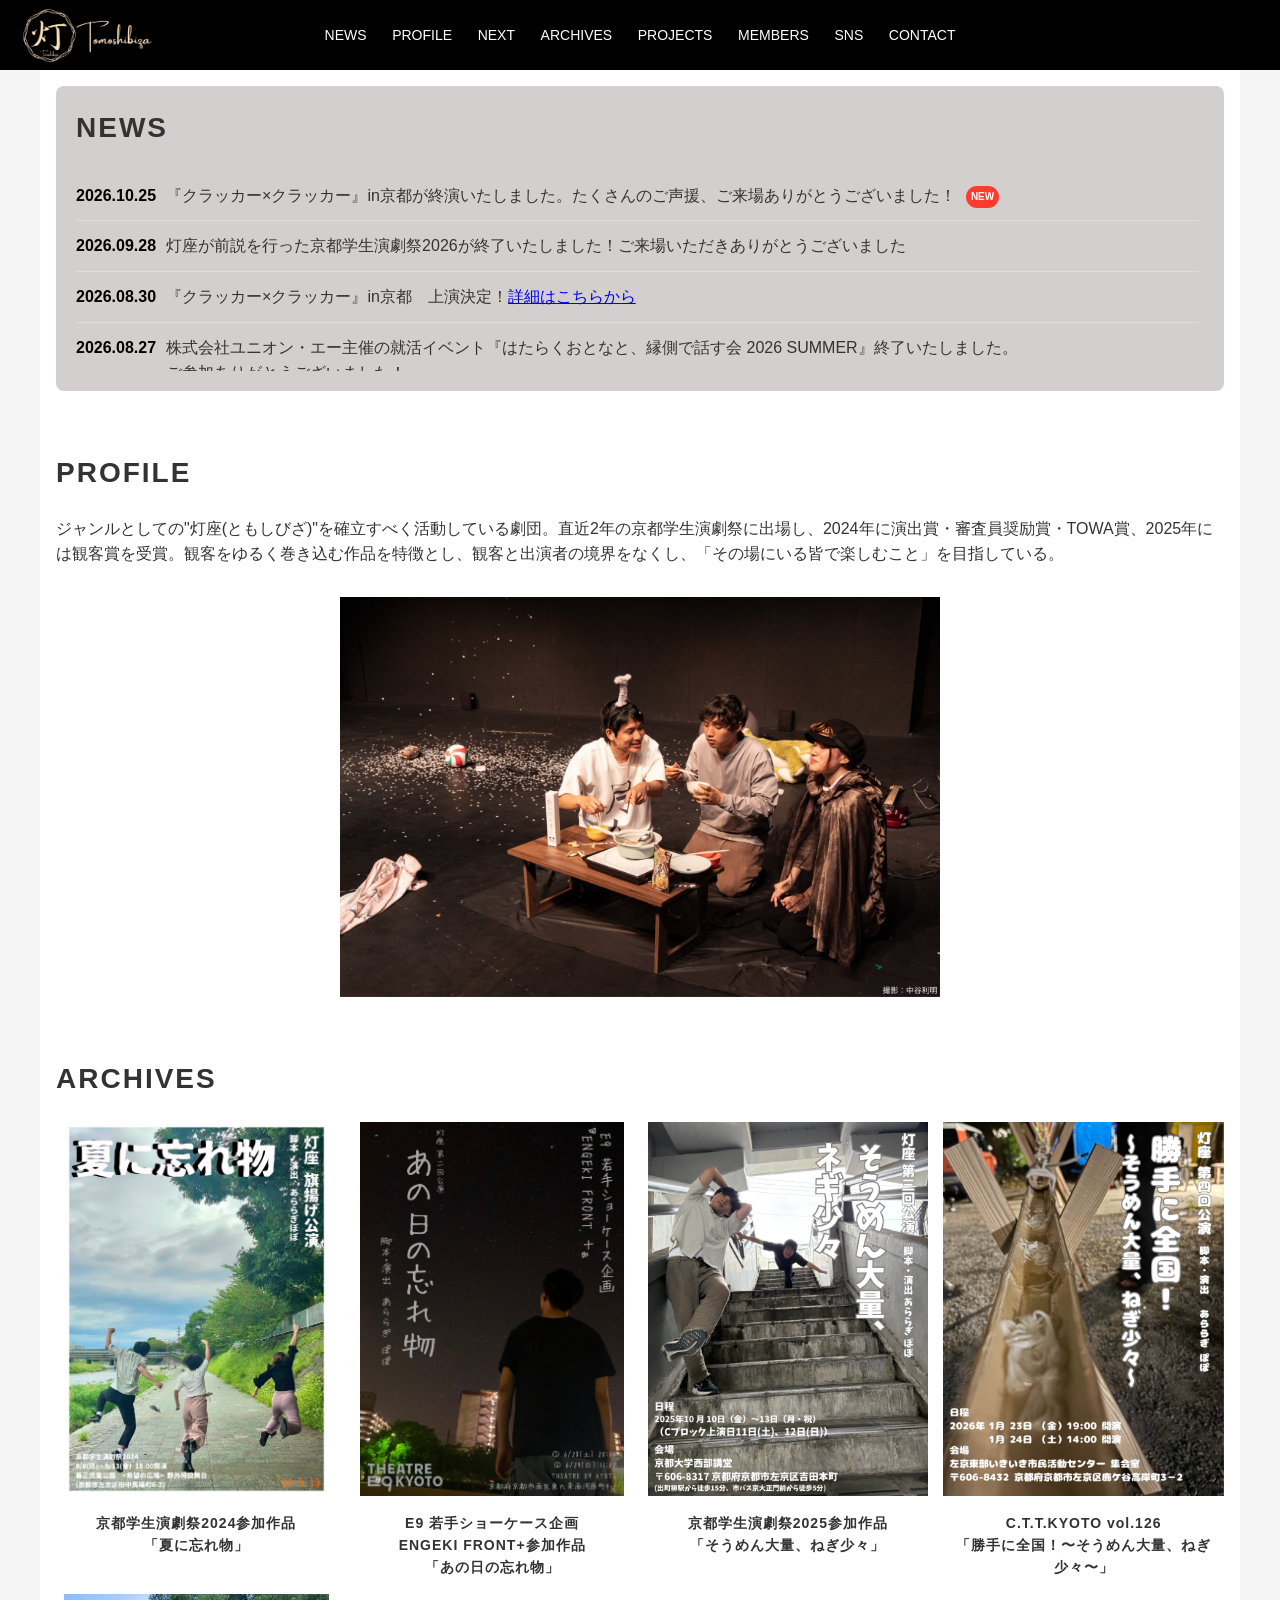
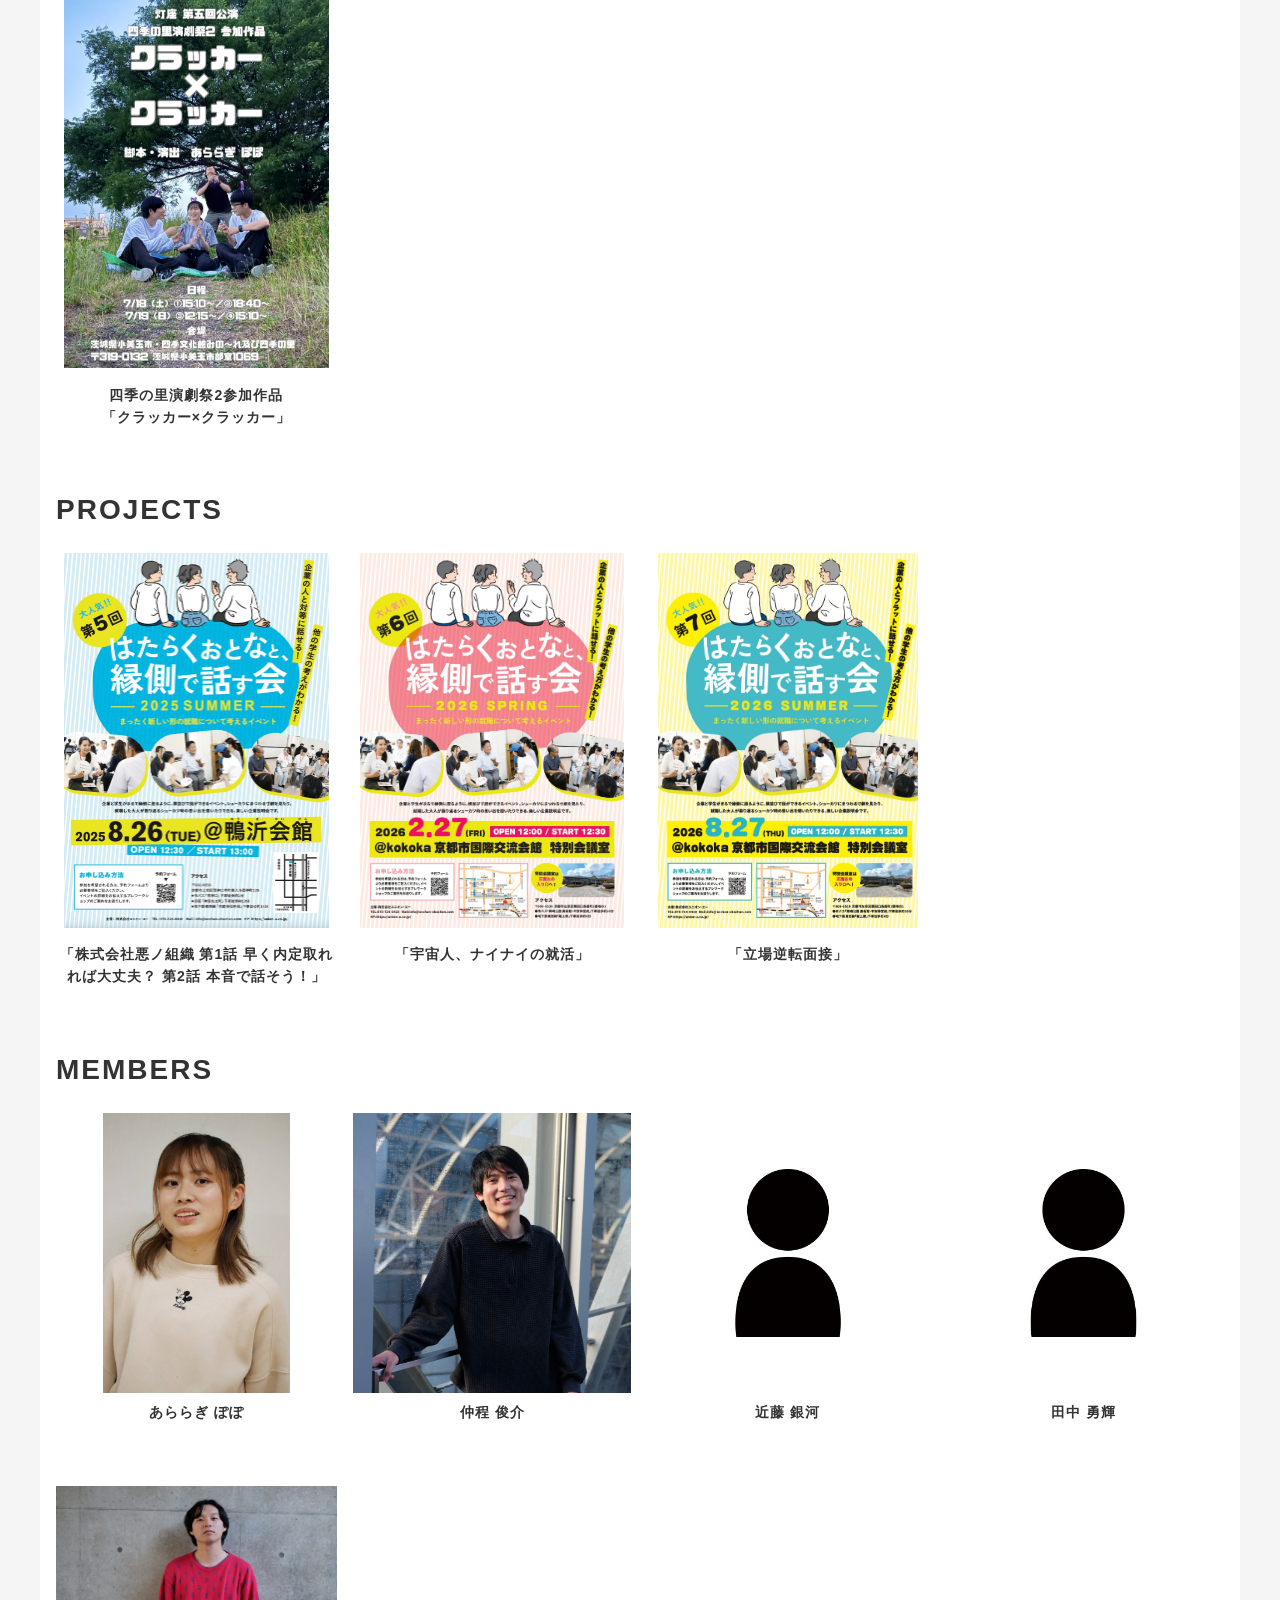
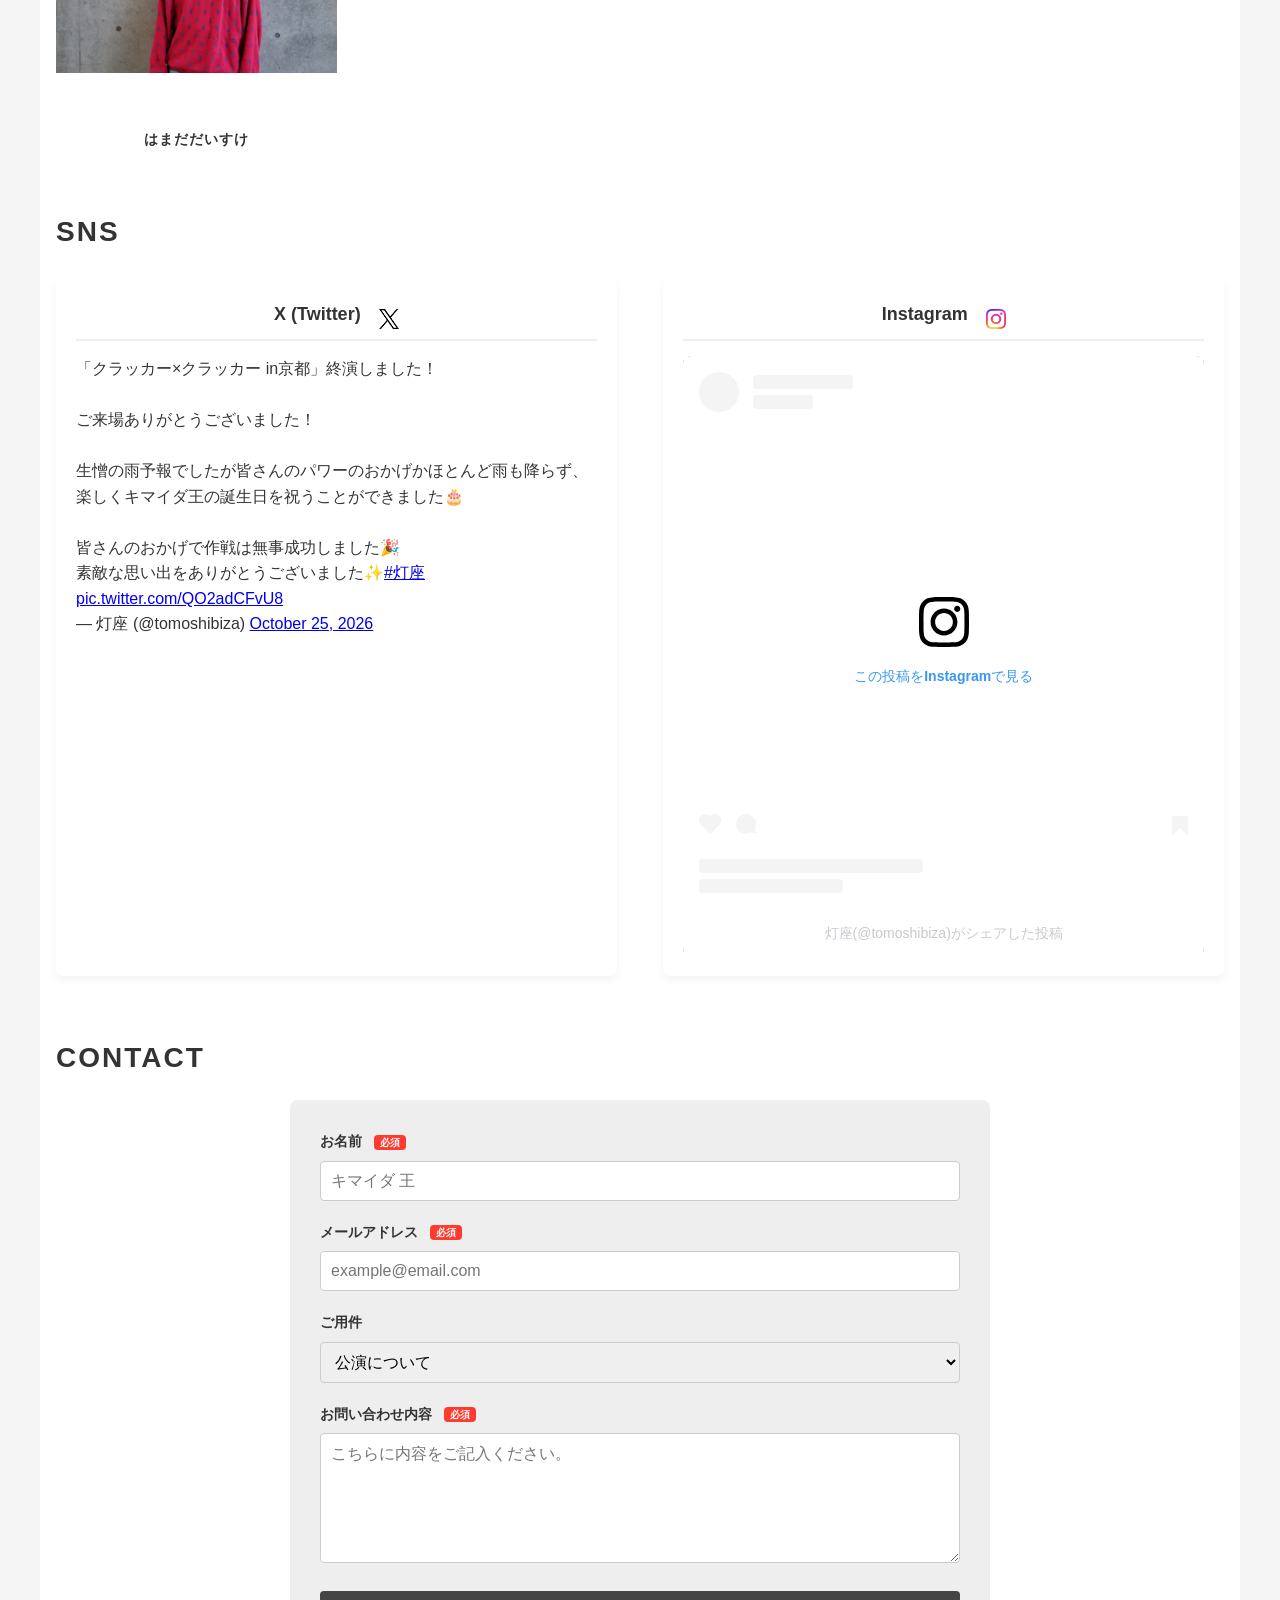
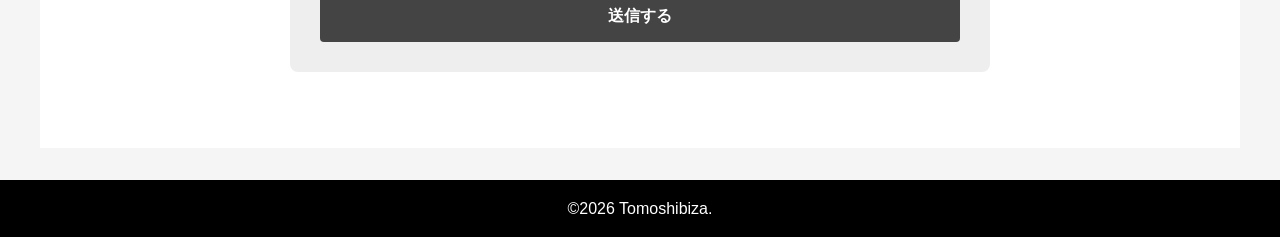
==== index.html @ 19a9653e "Update index.html" ====
<!DOCTYPE html>
<html lang="ja">
<head>
  <!-- Google tag (gtag.js) -->
<script async src="https://www.googletagmanager.com/gtag/js?id=G-GVT0KG60DZ"></script>
<script>
  window.dataLayer = window.dataLayer || [];
  function gtag(){dataLayer.push(arguments);}
  gtag('js', new Date());

  gtag('config', 'G-GVT0KG60DZ');
</script>

  <meta charset="UTF-8">
  <meta name="viewport" content="width=device-width, initial-scale=1.0">
  <title>灯座</title>
  <meta name="description" content="ジャンルとしての「灯座」を確立すべく活動している劇団。京都学生演劇祭などで受賞歴多数。観客をゆるく巻き込む作品を特徴とし、「その場にいる皆で楽しむこと」を目指しています。">

  <meta property="og:site_name" content="灯座（ともしびざ）">
  <meta property="og:title" content="灯座（ともしびざ） | 公式ホームページ">
  <meta property="og:description" content="ジャンルとしての「灯座」を確立すべく活動している劇団。最新の公演情報や過去のアーカイブはこちらから。">
  <meta property="og:type" content="website">
  <meta property="og:url" content="https://www.tomoshibiza.com/">
  <meta property="og:image" content="https://www.tomoshibiza.com/circle.png">

  <meta name="twitter:card" content="summary_large_image">
  <meta name="twitter:site" content="@tomoshibiza">
  <link rel="shortcut icon" href="circle.ico">
  <link rel="stylesheet" href="homepage.css">
</head>

<body>
  <div id="loading">
    <div class="loading-wrapper">
      <span class="loading-text">Loading...</span>
      <img src="circle.png" class="loading-icon" alt="">
    </div>
  </div>
    
  <nav class="top-nav">
    <div class="nav-inner">
      <div class="nav-logo">
        <a href="#">
          <img src="menu.jpg" alt="灯座ロゴ">
        </a>
      </div>
      
      <div class="hamburger" id="hamburger">
        <span></span>
        <span></span>
        <span></span>
      </div>

      <ul id="nav-menu">
        <li><a href="#news">NEWS</a></li>
        <li><a href="#profile">PROFILE</a></li>
        <li><a href="#next">NEXT</a></li>
        <li><a href="#works">ARCHIVES</a></li>
        <li><a href="#sungeki">PROJECTS</a></li>
        <li><a href="#members">MEMBERS</a></li>
        <li><a href="#sns">SNS</a></li>
        <li><a href="#contact">CONTACT</a></li>
      </ul>
    </div>
  </nav>

  <main>
    
    <section id="news">
      <h2>NEWS</h2>
      <ul class="news-list">
        <li>
          <span class="news-date">2026.10.25</span>
          <span class="news-text">『クラッカー×クラッカー』in京都が終演いたしました。たくさんのご声援、ご来場ありがとうございました！</span>
          <span class="badge-new">NEW</span>
        </li>
        <li>
          <span class="news-date">2026.09.28</span>
          <span class="news-text">灯座が前説を行った京都学生演劇祭2026が終了いたしました！ご来場いただきありがとうございました</span>
        </li>
        <li>
          <span class="news-date">2026.08.30</span>
          <span class="news-text">『クラッカー×クラッカー』in京都　上演決定！<a href='https://www.tomoshibiza.com/next/'>詳細はこちらから</a></span>
        </li>
        <li>
          <span class="news-date">2026.08.27</span>
          <span class="news-text">株式会社ユニオン・エー主催の就活イベント『はたらくおとなと、縁側で話す会 2026 SUMMER』終了いたしました。<br>ご参加ありがとうございました！</span>
        </li>
        <li>
          <span class="news-date">2026.08.19</span>
          <span class="news-text">株式会社ユニオン・エー主催の就活イベントにて寸劇を行います！<a href='https://occhan-obachan.com/feature/engawa2026summer/'>詳細はこちらから</a></span>
        </li>
        <li>
          <span class="news-date">2026.07.19</span>
          <span class="news-text">四季の里演劇祭2 終了いたしました。ご来場いただきありがとうございました！</span>
        </li>
        <li>
          <span class="news-date">2026.07.03</span>
          <span class="news-text">シンガーソングライター、サウンドロゴクリエイターの原田博行さんに灯座テーマソングを作っていただきました！<a href='https://www.youtube.com/watch?v=qPYp3k-0rHo'>楽曲はこちらから</a></span>
        </li>
        <li>
          <span class="news-date">2026.05.15</span>
          <span class="news-text">四季の里演劇祭2の詳細が公開されました！<a href='https://shikinosato-theater-festival.jimdofree.com/'>詳細はこちらから</a></span>
        </li>
        <li>
          <span class="news-date">2026.04.03</span>
          <span class="news-text">劇団ホームページを公開しました。</span>
        </li>
        <li>
          <span class="news-date">2026.03.22</span>
          <span class="news-text">四季の里演劇祭2　出場決定！</span>
        </li>
        <li>
          <span class="news-date">2026.03.04</span>
          <span class="news-text">『演劇人インタビューサイトintvw.jp』のタカハシさんにインタビューをしていただきました！<a href='https://www.intvw.jp/tomoshibiza_with_hamada'>記事はこちらから</a></span>
        </li>
        <li>
          <span class="news-date">2025.11.27</span>
          <span class="news-text">フリーマガジン『FASTNER.』さんにインタビューをしていただきました！<a href='https://fastner-magazine.com/'>関連Web</a></span>
        </li>
        <li>
          <span class="news-date">2025.03.11</span>
          <span class="news-text">『学生文化応援団』さんにインタビューをしていただきました！<a href='https://gakusei-bunka.kyoto-np.jp/archives/1758'>記事はこちらから</a></span>
        </li>
      </ul>
    </section>

    <section id="profile">
      <h2>PROFILE</h2>
      <p>ジャンルとしての"灯座(ともしびざ)"を確立すべく活動している劇団。直近2年の京都学生演劇祭に出場し、2024年に演出賞・審査員奨励賞・TOWA賞、2025年には観客賞を受賞。観客をゆるく巻き込む作品を特徴とし、観客と出演者の境界をなくし、「その場にいる皆で楽しむこと」を目指している。</p>
    <div class="profile-slideshow">
        <img src="slide/slide1.jpg" alt="灯座の様子1" class="slide active">
        <img src="slide/slide2.jpg" alt="灯座の様子2" class="slide">
        <img src="slide/slide3.jpeg" alt="灯座の様子3" class="slide">
      </div>
    </section>
    
<!--
<section id="next">
<h2>NEXT</h2>
  <div class="next-stage">

    <div class="next-image">
      <img src="./next/クラッカー×クラッカー_表.jpg" alt="クラッカー×クラッカーin京都_表">
    </div>

    <div class="next-content">

      <h3>
        灯座　第五回公演 <br>in京都　<br>『クラッカー×クラッカー』
      </h3>

      <p class="next-date">
        2026.10.25
      </p>

      <p class="next-copy">
        みんなで叫ぼう、マラスス・ホンホー
            </p>
      <p>
              <a href="/next/" class="next-detail">
              詳細はこちら
              </a>
            </p>
      </p>
          
            
      <a href="https://tomoshibiza.corich.co/tomoshizicracker/cracker" class="next-button">
        TICKET
      </a>

    </div>

  </div>
</section>
    -->

    <section id="works">
      <h2>ARCHIVES</h2>
      <div class="works-grid">

        <div class="work-item"
             data-images="./夏に忘れ物/夏に忘れ物_表.jpg,./夏に忘れ物/夏に忘れ物_裏.jpg,./夏に忘れ物/夏に忘れ物1.jpg,./夏に忘れ物/夏に忘れ物2.jpg,./夏に忘れ物/夏に忘れ物3.jpg"
             data-title="京都学生演劇祭2024参加作品「夏に忘れ物」<br>審査員奨励賞、演出賞、TOWA賞受賞"
             data-desc="気づくと見知らぬ場所にいたソラ。困惑するソラの前に現れたのは親友のレイとユウ。ここから抜け出す鍵は”夏を満喫する”こと…！？失った夏を取り戻すため3人は試行錯誤を繰り返す！果たしてソラたちは夏を満喫することができるのか　そして３人が迎える結末とは……<hr><li>作・演出<br>あららぎ ぽぽ<li>キャスト<br>ソラ：あららぎ ぽぽ　ユウ：nen　レイ：赤井華蓮<li>スタッフ<br>舞台：nen、あららぎ ぽぽ、藤　音響：平野　照明：あららぎ ぽぽ、藤　衣装小道具：あららぎ ぽぽ、nen　宣伝美術：赤井華蓮　情報宣伝：nen、あららぎ ぽぽ<li>日時：9/8(日),9/13(金) 18:00〜　※受付開始、開場は開演の30分前となります。<li>会場：養正児童公園＜希望の広場＞野外特設舞台<br>京都市左京区田中馬場町6-2<li>チケット料金<br>各ブロック券<br>　学生または22歳以下　予約2,300円/当日2,800円<br>　一般　予約3,500円/当日4,000円<br>　高校生または17歳以下　予約・当日1,000円<br>通し券<br>　学生または22歳以下　5,000円<br>　一般　7,500円<br>主催：京都学生演劇祭実行委員会<br>提携：日本学生演劇プラットフォーム、鴨川デルタフェスティバル実行委員会、KYOTO EXPERIMENT<br>協賛：テクハン株式会社、Kyoto.lighting、TOWA株式会社、株式会社セカツク<br>協力：ぴあ<br>後援：京都市、京都府文化力チャレンジ補助事業、京都市「Arts Aid KYOTO」補助事業">
          <img src="./夏に忘れ物/夏に忘れ物_表.jpg" alt=" 京都学生演劇祭2024参加作品「夏に忘れ物」">
          <p class="work-title">京都学生演劇祭2024参加作品<br>「夏に忘れ物」</p>
        </div>

        <div class="work-item"
             data-images="./あの日の忘れ物/あの日の忘れ物_表.jpg,./あの日の忘れ物/あの日の忘れ物_裏.jpg,./あの日の忘れ物/あの日の忘れ物1.JPG,./あの日の忘れ物/あの日の忘れ物2.JPG,./あの日の忘れ物/あの日の忘れ物3.JPG,./あの日の忘れ物/あの日の忘れ物4.JPG,./あの日の忘れ物/あの日の忘れ物5.JPG,./あの日の忘れ物/あの日の忘れ物6.JPG,./あの日の忘れ物/あの日の忘れ物7.JPG,./あの日の忘れ物/あの日の忘れ物8.JPG,./あの日の忘れ物/あの日の忘れ物9.JPG,./あの日の忘れ物/あの日の忘れ物10.JPG,"
             data-title="E9 若手ショーケース企画ENGEKI FRONT+参加作品「あの日の忘れ物」"
             data-desc="皆さんは子どもの頃の夢を覚えていますか？気づくと知らない場所にいた望(のぞむ)。そこで出会ったサン、ルナと共に遠い日にした忘れ物を見つけに行く…．はずだったのに、ルナの一言から忘れ物探しは中断、”ある目的”のために見つけに行くのは雪＿＿＿！？果たして3人は夏に雪を見つけ目的を達成することはできるのか<hr><li>作・演出<br>あららぎ ぽぽ<li>キャスト<br>望：はまだだいすけ　サン：nen　ルナ：あららぎ ぽぽ<li>スタッフ<br>照明：近藤銀河　音響：平野　衣装小道具：あららぎ ぽぽ、nen　宣伝美術：あららぎ ぽぽ、はまだだいすけ<li>日時：6/28(土)20:00〜　6/29(日)11:00〜<li>会場：THEATRE E9 KYOTO<br>京都府京都市南区東九条南河原町9-1<li>チケット料金<br>1演目券<br>　一般　前売3,000円/当日3,500円<br>　学生または26歳以下　前売2,000円/当日2,500円<br>4演目券　※前売のみ<br>　一般　6,000円<br>　学生または26歳以下　4,000円<hr>若手ショーケース企画『ENGEKI FRONT+』<br>舞台監督：北村侑也<br>照明：大川貴啓<br>プロダクションマネージャ：北方こだち<br>プロデューサー：沢大洋<br>宣伝美術：春木美海<br>撮影：中谷利明<br>主催：THEATRE E9 KYOTO（一般社団法人アーツシード京都）<br>共催：日本学生演劇プラットフォーム<br>助成：芸術文化振興基金助成事業"> 
          <img src="./あの日の忘れ物/あの日の忘れ物_表.jpg" alt=""> 
          <p class="work-title">E9 若手ショーケース企画<br>ENGEKI FRONT+参加作品<br>「あの日の忘れ物」</p>
        </div>

        <div class="work-item"
             data-images="./そうめん大量、ねぎ少々/そうめん大量、ねぎ少々_表.jpg,./そうめん大量、ねぎ少々/そうめん大量、ねぎ少々_裏.jpg,./そうめん大量、ねぎ少々/そうめん大量、ねぎ少々1.JPG,./そうめん大量、ねぎ少々/そうめん大量、ねぎ少々2.JPG,./そうめん大量、ねぎ少々/そうめん大量、ねぎ少々3.JPG,./そうめん大量、ねぎ少々/そうめん大量、ねぎ少々4.JPG,./そうめん大量、ねぎ少々/そうめん大量、ねぎ少々5.JPG"
             data-title="京都学生演劇祭2025参加作品「そうめん大量、ねぎ少々」<br>観客賞受賞"
             data-desc="突然始まる流しそうめん。3人を待ち受けるのは数多の困難。出すしかない全力。振り絞る知恵。共に乗り越え生まれる絆。必要な物はタイムマシン。そうめんに薬味は必須。刻むネギ。気づく３人。続きが気になる貴方が座るのは客席。<hr><li>作・演出<br>あららぎ ぽぽ<li>キャスト<br>ゼン：はまだだいすけ（演劇ユニット日光浴）　ノア：あららぎ ぽぽ　タロちゃん：nen<li>スタッフ<br>舞台美術：nen、あららぎ ぽぽ、はまだだいすけ　音響：nen、平野　照明：あららぎ ぽぽ、近藤銀河　小道具：あららぎ ぽぽ　宣伝美術：はまだだいすけ、あららぎ ぽぽ<li>日程：2025年10月10日(金)〜13日(月・祝)（Cブロック上演日11日(土)、12日(日)）<li>会場：京都大学西部講堂<br>京都府京都市左京区吉田本町<li>チケット料金<br>各ブロック券<br>　一般：予約3,000円/当日3,500円<br>　U25：予約2,000円/当日2,500円<br>　高校生以下・障害者・介助者：予約1,000円/当日1,500円<br>通し券<br>　一般：8,500円<br>　U25：6,500円<br>　高校生以下、障害者、介助者：3,500円<br>団体応援チケット<br>　げそちけっと：5,000円<br>　あたりめチケット：10,000円<br>主催：京都学生演劇祭実行委員会<br>共催：西部講堂連絡協議会<br>提携：日本学生演劇プラットフォーム、KYOTO EXPERIMENT<br>京都府文化力チャレンジ補助事業、京都市「Arts Aid KYOTO」補助事業">
          <img src="./そうめん大量、ねぎ少々/そうめん大量、ねぎ少々_表.jpg" alt="">
          <p class="work-title">京都学生演劇祭2025参加作品<br>「そうめん大量、ねぎ少々」</p>
        </div>

        <div class="work-item"
             data-images="./勝手に全国！〜そうめん大量、ねぎ少々〜/勝手に全国！〜そうめん大量、ねぎ少々〜_表.jpeg,./勝手に全国！〜そうめん大量、ねぎ少々〜/勝手に全国！〜そうめん大量、ねぎ少々〜_裏.jpeg,./勝手に全国！〜そうめん大量、ねぎ少々〜/勝手に全国！〜そうめん大量、ねぎ少々〜1.jpeg,./勝手に全国！〜そうめん大量、ねぎ少々〜/勝手に全国！〜そうめん大量、ねぎ少々〜2.jpeg,./勝手に全国！〜そうめん大量、ねぎ少々〜/勝手に全国！〜そうめん大量、ねぎ少々〜3.jpeg,./勝手に全国！〜そうめん大量、ねぎ少々〜/勝手に全国！〜そうめん大量、ねぎ少々〜4.jpeg,./勝手に全国！〜そうめん大量、ねぎ少々〜/勝手に全国！〜そうめん大量、ねぎ少々〜5.jpeg,./勝手に全国！〜そうめん大量、ねぎ少々〜/勝手に全国！〜そうめん大量、ねぎ少々〜6.jpeg,./勝手に全国！〜そうめん大量、ねぎ少々〜/勝手に全国！〜そうめん大量、ねぎ少々〜7.jpeg,./勝手に全国！〜そうめん大量、ねぎ少々〜/勝手に全国！〜そうめん大量、ねぎ少々〜9.jpg,./勝手に全国！〜そうめん大量、ねぎ少々〜/勝手に全国！〜そうめん大量、ねぎ少々〜8.jpeg"
             data-title="C.T.T.KYOTO vol.126「勝手に全国！〜そうめん大量、ねぎ少々〜」"
             data-desc="私たちを支配する謎の地底人タロちゃん。目的は私たちを食べること・．！？やつは善か悪か何者か。私たちが分かり合える日は来るのだろうか。<hr><li>作・演出<br>あららぎ ぽぽ<li>キャスト<br>ゼン：はまだだいすけ　ノア：あららぎ ぽぽ　タロちゃん：nen<li>スタッフ<br>舞台美術：nen、あららぎ ぽぽ、はまだだいすけ　音響：nen、平野　照明：あららぎ ぽぽ、近藤銀河　小道具：あららぎ ぽぽ　宣伝美術：はまだだいすけ、あららぎ ぽぽ<li>日時<br>　1/23（金）19:00　開演<br>　1/24（土）14:00　開演<br>　※受付開始・開場は開演の30分前<li>会場：左京東部いきいき市民活動センター集会室<br>〒606-8432 京都府京都市左京区鹿ヶ谷高岸町3-2<li>チケット料金<br>各ブロック券<br>　予約：1200円<br>　当日券：1500円<br>主催：C.T.T.京都事務局、左京東部いきいき市民活動センター">
          <img src="./勝手に全国！〜そうめん大量、ねぎ少々〜/勝手に全国！〜そうめん大量、ねぎ少々〜_表.jpeg" alt="">
          <p class="work-title">C.T.T.KYOTO vol.126<br>「勝手に全国！〜そうめん大量、ねぎ少々〜」</p>
        </div>
        <div class="work-item"
             data-images="./クラッカー×クラッカー/クラッカー×クラッカー_表.jpg, ./クラッカー×クラッカー/クラッカー×クラッカー_裏.jpg"
             data-title="四季の里演劇祭2参加作品「クラッカー×クラッカー」"
             data-desc="ある日、4人の宇宙人が四季の里へやってきた。どうやら仲間の宇宙人のサプライズ誕生日会の練習をしているみたいだ。 しかし予想外のハプニングが起こり雲行きは怪しくなる一方。 そこへ偶然居合わせた地球人の助けを借りて4人はサプライズを成功させることができるのか<hr><li>作・演出<br>あららぎ ぽぽ<li>キャスト<br>ウナスン：仲程俊介　チノタク：久野泰輝　ユラポン：あららぎ ぽぽ　ウバケラ：アオバーランド　キマイダ：はまだだいすけ<li>スタッフ<br>音響：仲程俊介、近藤銀河、田中勇輝　小道具：あららぎ ぽぽ　宣伝美術：あららぎ ぽぽ、仲程俊介<li>日時<br>　7/18（土）15:10　開演<br>　7/18（土）18:40　開演<br>　7/19（日）12:15　開演<br>　7/19（日）15:10　開演<br>　※上演時間は約20分<li>会場：四季文化館みの〜れ・四季の里<br>〒319-0132 茨城県小美玉市部室1069<br>主催：四季の里演劇祭2<br><a href ='/クラッカー×クラッカー/' class='next-detail'>詳細はこちら</a>">
          <img src="./クラッカー×クラッカー/クラッカー×クラッカー_表.jpg" alt="クラッカー×クラッカー">
          <p class="work-title">四季の里演劇祭2参加作品<br>「クラッカー×クラッカー」</p>
        </div>

      </div>
    </section>
      
    <section id="sungeki">
      <h2>PROJECTS</h2>
      <div class="works-grid">
        <div class="work-item"
             data-images="./はたらくおとなと、縁側で話す会2025 SUMMER/はたらくおとなと、縁側で話す会2025 SUMMER_表.jpg,./はたらくおとなと、縁側で話す会2025 SUMMER/はたらくおとなと、縁側で話す会2025 SUMMER_裏.jpg" 
             data-title="株式会社悪ノ組織"
             data-desc="はたらくおとなと、縁側で話す会 2025 SUMMER 寸劇企画 『株式会社悪ノ組織 第1話 早く内定取れれば大丈夫？ 第2話 本音で話そう！』<br><a href='https://occhan-obachan.com/feature/engawa2025summer/'>イベント詳細はこちらから</a>">
          <img src="./はたらくおとなと、縁側で話す会2025 SUMMER/はたらくおとなと、縁側で話す会2025 SUMMER_表.jpg" alt="">
          <p class="work-title">「株式会社悪ノ組織 第1話 早く内定取れれば大丈夫？ 第2話 本音で話そう！」</p>
        </div>
        
        <div class="work-item"
             data-images="./はたらくおとなと、縁側で話す会2026 SPRING/はたらくおとなと、縁側で話す会2026 SPRING_表.jpg,./はたらくおとなと、縁側で話す会2026 SPRING/はたらくおとなと、縁側で話す会2026 SPRING_裏.jpg"
             data-title="宇宙人、ナイナイの就活"
             data-desc="はたらくおとなと、縁側で話す会 2026 SPRING 寸劇企画　『宇宙人、ナイナイの就活』<br><a href='https://occhan-obachan.com/feature/engawa2026spring/'>イベント詳細はこちらから</a>">
          <img src="./はたらくおとなと、縁側で話す会2026 SPRING/はたらくおとなと、縁側で話す会2026 SPRING_表.jpg" alt="">
          <p class="work-title">「宇宙人、ナイナイの就活」</p>
        </div>

                <div class="work-item"
             data-images="./はたらくおとなと、縁側で話す会2026 SUMMER/はたらくおとなと、縁側で話す会2026 SUMMER_表.jpg,./はたらくおとなと、縁側で話す会2026 SUMMER/はたらくおとなと、縁側で話す会2026 SUMMER_裏.jpg"
             data-title="立場逆転面接"
             data-desc="はたらくおとなと、縁側で話す会 2026 SUMMER 寸劇企画　『立場逆転面接』<br><a href='https://occhan-obachan.com/feature/engawa2026summer/'>イベント詳細はこちらから</a>">
          <img src="./はたらくおとなと、縁側で話す会2026 SUMMER/はたらくおとなと、縁側で話す会2026 SUMMER_表.jpg" alt="はたらくおとなと、縁側で話す会2026 SUMMER_表">
          <p class="work-title">「立場逆転面接」</p>
        </div>
      </div>
    </section>

    <section id="members">
      <h2>MEMBERS</h2>
      <div class="works-grid">

        <div class="work-item"
             data-images="./あららぎ/あららぎ2.jpg,./あららぎ/あららぎ1.jpg,./あららぎ/あららぎ5.jpg,./あららぎ/あららぎ6.jpg,./あららぎ/あららぎ4.jpg"
             data-title="あららぎ ぽぽ <a href='https://x.com/popo_tomoshibi?s=20'><img src='./x-logo/logo-black.png' class='x-icon' alt='あららぎ ぽぽのX'></a> "
             data-desc="主宰・演出・脚本・役者<br><br>参加作品（Works)<ul><li>2024.06.01(土)〜06.02(日)九曜社プロデュース公演『それからぼくたちは何だかスープのことばかり考えて忘れてしまうね』役者 </li><li>2024.09.08(日)、2024.09.13(金)『夏に忘れ物』脚本・演出・役者 </li><li>2025.05.05(月・祝)九曜社プロデュース公演『セーラー服反逆帝国』役者 </li><li>2025.06.28(土)、2025.06.29(日)『あの日の忘れ物』脚本・演出・役者 </li><li>2025.08.26(火)第5回はたらくおとなと、縁側で話す会内寸劇企画『株式会社悪の組織 第1話:早く内定取れれば大丈夫？/第2話:本音で話そう！』 脚本・演出・役者</li><li>2025.10.11(土)、2025.10.12(日)『そうめん大量、ねぎ少々』脚本・演出・役者 </li><li>2026.01.23(金)、206.01.24(土)『勝手に全国！〜そうめん大量、ねぎ少々〜』脚本・演出・役者 </li><li>2026.02.14(土)、206.02.15(日)共通舞台『new house』演出補佐  <a href='https://co-stage.com/newhouse'>(関連Web)</a></li><li>2026.02.21(土)KBS京都ラジオ『サウンド版ハンケイ500m』第392回　ゲスト <a href='https://www.kbs-kyoto.co.jp/radio/500/''>(関連Web)</a></li><li>2026.02.27(金)第6回はたらくおとなと、縁側で話す会内寸劇企画『宇宙人、ナイナイの就活』脚本・演出・役者 </li><li>2026.03.27(金)〜03.29(日)春の大感謝祭2026 司会 </li></ul>">
          <img src="./あららぎ/あららぎ2.jpg">
          <p class="work-title">あららぎ ぽぽ</p>
        </div>

        <div class="work-item"
             data-images="./仲程/仲程1.jpg"
             data-title="仲程 俊介 <a href='https://x.com/nen_tomoshibi'><img src='./x-logo/logo-black.png' class='x-icon' alt='仲程 俊介のX'></a> <a href='https://www.instagram.com/shunsuke_pwd/'><img src='./01 Static Glyph/01 Gradient Glyph/Instagram_Glyph_Gradient.png' class='x-icon' alt='仲程 俊介のインスタ'></a> "
             data-desc="役者・音響編集・Web制作<br><br>参加作品（Works)<ul><li>2024.09.08(日)、2024.09.13(金)『夏に忘れ物』役者 </li><li>2025.03.14(金)〜03.16(日)青コン企画(仮)『メカ・ゴリラの塔』役者 <a href='https://askyoto.or.jp/e9/ticket/20250314'>(関連Web)</a></li><li>2025.06.28(土)、2025.06.29(日)『あの日の忘れ物』役者 </li><li>2025.08.26(火)第5回はたらくおとなと、縁側で話す会内寸劇企画『株式会社悪の組織 第1話:早く内定取れれば大丈夫？/第2話:本音で話そう！』 役者</li><li>2025.10.11(土)、2025.10.12(日)『そうめん大量、ねぎ少々』役者 </li><li>2026.01.23(金)、206.01.24(土)『勝手に全国！〜そうめん大量、ねぎ少々〜』役者 </li><li>2026.02.21(土)KBS京都ラジオ『サウンド版ハンケイ500m』第392回　ゲスト<a href='https://www.kbs-kyoto.co.jp/radio/500/''>(関連Web)</a></li><li>2026.02.27(金)第6回はたらくおとなと、縁側で話す会内寸劇企画『宇宙人、ナイナイの就活』役者 </li><li>2026.03.27(金)〜03.29(日)春の大感謝祭2026 あたらよ『あんぴるぽろぴらーと』役者 </li></ul>">
          <img src="./仲程/仲程1.jpg">
          <p class="work-title">仲程 俊介</p>
        </div>

        <div class="work-item"
             data-images="silhouette.jpg"
             data-title="近藤銀河"
             data-desc="照明/音響 オペ<br><br>参加作品（Works)<ul><li>2024.09.08(日)、2024.09.13(金)『夏に忘れ物』照明オペ </li><li>2025.06.28(土)、2025.06.29(日)『あの日の忘れ物』照明オペ </li><li>2025.10.11(土)、2025.10.12(日)『そうめん大量、ねぎ少々』音響オペ </li><li>2026.01.23(金)、206.01.24(土)『勝手に全国！〜そうめん大量、ねぎ少々〜』音響オペ </li></ul>">
          <img src="silhouette.jpg">
          <p class="work-title">近藤 銀河</p>
        </div>

        <div class="work-item"
             data-images="silhouette.jpg"
             data-title="田中 勇輝"
             data-desc="照明/音響 オペ<br><br>参加作品（Works)<ul><li>2024.09.08(日)、2024.09.13(金)『夏に忘れ物』音響オペ </li><li>2025.06.28(土)、2025.06.29(日)『あの日の忘れ物』音響オペ </li><li>2025.10.11(土)、2025.10.12(日)『そうめん大量、ねぎ少々』照明オペ </li><li>2026.01.23(金)、2026.01.24(土)『勝手に全国！〜そうめん大量、ねぎ少々〜』照明オペ </li></ul>">
          <img src="silhouette.jpg">
          <p class="work-title">田中 勇輝</p>
        </div>

        <div class="work-item"
             data-images="./はまだ/はまだ1.jpg,./はまだ/はまだ2.jpg,./はまだ/はまだ3.jpg,./はまだ/はまだ4.jpg,./はまだ/はまだ5.jpg,./はまだ/はまだ6.jpg"
             data-title="はまだだいすけ<a href='https://x.com/shiromanako?s=20'><img src='./x-logo/logo-black.png' class='x-icon' alt='はまだだいすけのX'></a> <a href='https://www.instagram.com/momoironodisk/'><img src='./01 Static Glyph/01 Gradient Glyph/Instagram_Glyph_Gradient.png' class='x-icon' alt='はまだだいすけのインスタ'></a> "
             data-desc="役者・制作<br><br>参加作品（Works)<ul><li>The Osaka 48 Hour Film Project 2024 NT15 『ICE』役者</li><li>2025.12.18(木) 喫茶フィガロ冬の文化祭2025 演劇ユニット日光浴 冬ごもり公演『それじゃ、19時にいつものカフェで』演出、役者 </li><li>2025.06.28(土)、2025.06.29(日)『あの日の忘れ物』役者 </li><li>2025.10.11(土)、2025.10.12(日)『そうめん大量、ねぎ少々』役者 </li><li>2026.01.23(金)、2026.01.24(土)『勝手に全国！〜そうめん大量、ねぎ少々〜』役者 </li><li>2026.02.27(金)、第6回はたらくおとなと、縁側で話す会内寸劇企画『宇宙人ナイナイの就活』役者 </li><li>2026.03.14(土)、2026.03.15(日)劇団愉快犯「踊れ！春の最狂ミュージカル『ドパモン！』ードパ眠、暁を覚えずー」役者 </li><li>2026.07.18(土)、2026.07.19(日)四季の里演劇祭2『クラッカー×クラッカー』役者 </li></ul>">
          <img src="./はまだ/はまだ1.jpg">
          <p class="work-title">はまだだいすけ</p>
        </div>

      </div>
    </section>

    <section id="sns">
      <h2>SNS</h2>
      <div class="sns-container">
        
        <div class="sns-box">
          <h3 class="sns-title">X (Twitter)　<a href='https://x.com/tomoshibiza'><img src='./x-logo/logo-black.png' class='x-icon' alt='灯座のX'></a></h3>
          <div class="embed-scroll-area">
<blockquote class="twitter-tweet" data-theme="dark"><p lang="ja" dir="ltr">「クラッカー×クラッカー in京都」終演しました！<br><br>ご来場ありがとうございました！<br><br>生憎の雨予報でしたが皆さんのパワーのおかげかほとんど雨も降らず、楽しくキマイダ王の誕生日を祝うことができました🎂<br><br>皆さんのおかげで作戦は無事成功しました🎉<br>素敵な思い出をありがとうございました✨<a href="https://x.com/hashtag/%E7%81%AF%E5%BA%A7?src=hash&amp;ref_src=twsrc%5Etfw">#灯座</a> <a href="https://t.co/QO2adCFvU8">pic.twitter.com/QO2adCFvU8</a></p>&mdash; 灯座 (@tomoshibiza) <a href="https://x.com/tomoshibiza/status/2114340748753809475?ref_src=twsrc%5Etfw">October 25, 2026</a></blockquote> <script async src="https://platform.x.com/widgets.js" charset="utf-8"></script> 
          </div>
        </div>

        <div class="sns-box">
          <h3 class="sns-title">Instagram　<a href='https://www.instagram.com/tomoshibiza/'><img src='./01 Static Glyph/01 Gradient Glyph/Instagram_Glyph_Gradient.png' class='x-icon' alt='灯座のインスタグラム'></a></h3>
          <div class="embed-scroll-area">
            <!--<blockquote class="instagram-media" data-instgrm-captioned data-instgrm-permalink="https://www.instagram.com/p/DYemIIvBo__/?utm_source=ig_embed&amp;utm_campaign=loading" data-instgrm-version="14" style=" background:#FFF; border:0; border-radius:3px; box-shadow:0 0 1px 0 rgba(0,0,0,0.5),0 1px 10px 0 rgba(0,0,0,0.15); margin: 1px; max-width:540px; min-width:326px; padding:0; width:99.375%; width:-webkit-calc(100% - 2px); width:calc(100% - 2px);"><div style="padding:16px;"> <a href="https://www.instagram.com/p/DYemIIvBo__/?utm_source=ig_embed&amp;utm_campaign=loading" style=" background:#FFFFFF; line-height:0; padding:0 0; text-align:center; text-decoration:none; width:100%;" target="_blank"> <div style=" display: flex; flex-direction: row; align-items: center;"> <div style="background-color: #F4F4F4; border-radius: 50%; flex-grow: 0; height: 40px; margin-right: 14px; width: 40px;"></div> <div style="display: flex; flex-direction: column; flex-grow: 1; justify-content: center;"> <div style=" background-color: #F4F4F4; border-radius: 4px; flex-grow: 0; height: 14px; margin-bottom: 6px; width: 100px;"></div> <div style=" background-color: #F4F4F4; border-radius: 4px; flex-grow: 0; height: 14px; width: 60px;"></div></div></div><div style="padding: 19% 0;"></div> <div style="display:block; height:50px; margin:0 auto 12px; width:50px;"><svg width="50px" height="50px" viewBox="0 0 60 60" version="1.1" xmlns="https://www.w3.org/2000/svg" xmlns:xlink="https://www.w3.org/1999/xlink"><g stroke="none" stroke-width="1" fill="none" fill-rule="evenodd"><g transform="translate(-511.000000, -20.000000)" fill="#000000"><g><path d="M556.869,30.41 C554.814,30.41 553.148,32.076 553.148,34.131 C553.148,36.186 554.814,37.852 556.869,37.852 C558.924,37.852 560.59,36.186 560.59,34.131 C560.59,32.076 558.924,30.41 556.869,30.41 M541,60.657 C535.114,60.657 530.342,55.887 530.342,50 C530.342,44.114 535.114,39.342 541,39.342 C546.887,39.342 551.658,44.114 551.658,50 C551.658,55.887 546.887,60.657 541,60.657 M541,33.886 C532.1,33.886 524.886,41.1 524.886,50 C524.886,58.899 532.1,66.113 541,66.113 C549.9,66.113 557.115,58.899 557.115,50 C557.115,41.1 549.9,33.886 541,33.886 M565.378,62.101 C565.244,65.022 564.756,66.606 564.346,67.663 C563.803,69.06 563.154,70.057 562.106,71.106 C561.058,72.155 560.06,72.803 558.662,73.347 C557.607,73.757 556.021,74.244 553.102,74.378 C549.944,74.521 548.997,74.552 541,74.552 C533.003,74.552 532.056,74.521 528.898,74.378 C525.979,74.244 524.393,73.757 523.338,73.347 C521.94,72.803 520.942,72.155 519.894,71.106 C518.846,70.057 518.197,69.06 517.654,67.663 C517.244,66.606 516.755,65.022 516.623,62.101 C516.479,58.943 516.448,57.996 516.448,50 C516.448,42.003 516.479,41.056 516.623,37.899 C516.755,34.978 517.244,33.391 517.654,32.338 C518.197,30.938 518.846,29.942 519.894,28.894 C520.942,27.846 521.94,27.196 523.338,26.654 C524.393,26.244 525.979,25.756 528.898,25.623 C532.057,25.479 533.004,25.448 541,25.448 C548.997,25.448 549.943,25.479 553.102,25.623 C556.021,25.756 557.607,26.244 558.662,26.654 C560.06,27.196 561.058,27.846 562.106,28.894 C563.154,29.942 563.803,30.938 564.346,32.338 C564.756,33.391 565.244,34.978 565.378,37.899 C565.522,41.056 565.552,42.003 565.552,50 C565.552,57.996 565.522,58.943 565.378,62.101 M570.82,37.631 C570.674,34.438 570.167,32.258 569.425,30.349 C568.659,28.377 567.633,26.702 565.965,25.035 C564.297,23.368 562.623,22.342 560.652,21.575 C558.743,20.834 556.562,20.326 553.369,20.18 C550.169,20.033 549.148,20 541,20 C532.853,20 531.831,20.033 528.631,20.18 C525.438,20.326 523.257,20.834 521.349,21.575 C519.376,22.342 517.703,23.368 516.035,25.035 C514.368,26.702 513.342,28.377 512.574,30.349 C511.834,32.258 511.326,34.438 511.181,37.631 C511.035,40.831 511,41.851 511,50 C511,58.147 511.035,59.17 511.181,62.369 C511.326,65.562 511.834,67.743 512.574,69.651 C513.342,71.625 514.368,73.296 516.035,74.965 C517.703,76.634 519.376,77.658 521.349,78.425 C523.257,79.167 525.438,79.673 528.631,79.82 C531.831,79.965 532.853,80.001 541,80.001 C549.148,80.001 550.169,79.965 553.369,79.82 C556.562,79.673 558.743,79.167 560.652,78.425 C562.623,77.658 564.297,76.634 565.965,74.965 C567.633,73.296 568.659,71.625 569.425,69.651 C570.167,67.743 570.674,65.562 570.82,62.369 C570.966,59.17 571,58.147 571,50 C571,41.851 570.966,40.831 570.82,37.631"></path></g></g></g></svg></div><div style="padding-top: 8px;"> <div style=" color:#3897f0; font-family:Arial,sans-serif; font-size:14px; font-style:normal; font-weight:550; line-height:18px;">この投稿をInstagramで見る</div></div><div style="padding: 12.5% 0;"></div> <div style="display: flex; flex-direction: row; margin-bottom: 14px; align-items: center;"><div> <div style="background-color: #F4F4F4; border-radius: 50%; height: 12.5px; width: 12.5px; transform: translateX(0px) translateY(7px);"></div> <div style="background-color: #F4F4F4; height: 12.5px; transform: rotate(-45deg) translateX(3px) translateY(1px); width: 12.5px; flex-grow: 0; margin-right: 14px; margin-left: 2px;"></div> <div style="background-color: #F4F4F4; border-radius: 50%; height: 12.5px; width: 12.5px; transform: translateX(9px) translateY(-18px);"></div></div><div style="margin-left: 8px;"> <div style=" background-color: #F4F4F4; border-radius: 50%; flex-grow: 0; height: 20px; width: 20px;"></div> <div style=" width: 0; height: 0; border-top: 2px solid transparent; border-left: 6px solid #f4f4f4; border-bottom: 2px solid transparent; transform: translateX(16px) translateY(-4px) rotate(30deg)"></div></div><div style="margin-left: auto;"> <div style=" width: 0px; border-top: 8px solid #F4F4F4; border-right: 8px solid transparent; transform: translateY(16px);"></div> <div style=" background-color: #F4F4F4; flex-grow: 0; height: 12px; width: 16px; transform: translateY(-4px);"></div> <div style=" width: 0; height: 0; border-top: 8px solid #F4F4F4; border-left: 8px solid transparent; transform: translateY(-4px) translateX(8px);"></div></div></div> <div style="display: flex; flex-direction: column; flex-grow: 1; justify-content: center; margin-bottom: 24px;"> <div style=" background-color: #F4F4F4; border-radius: 4px; flex-grow: 0; height: 14px; margin-bottom: 6px; width: 224px;"></div> <div style=" background-color: #F4F4F4; border-radius: 4px; flex-grow: 0; height: 14px; width: 144px;"></div></div></a><p style=" color:#c9c8cd; font-family:Arial,sans-serif; font-size:14px; line-height:17px; margin-bottom:0; margin-top:8px; overflow:hidden; padding:8px 0 7px; text-align:center; text-overflow:ellipsis; white-space:nowrap;"><a href="https://www.instagram.com/p/DYemIIvBo__/?utm_source=ig_embed&amp;utm_campaign=loading" style=" color:#c9c8cd; font-family:Arial,sans-serif; font-size:14px; font-style:normal; font-weight:normal; line-height:17px; text-decoration:none;" target="_blank">灯座(@tomoshibiza)がシェアした投稿</a></p></div></blockquote>
<script async src="//www.instagram.com/embed.js"></script>-->
<blockquote class="instagram-media" data-instgrm-captioned data-instgrm-permalink="https://www.instagram.com/p/De6xE9ahgcE/?utm_source=ig_embed&amp;utm_campaign=loading" data-instgrm-version="14" style=" background:#FFF; border:0; border-radius:3px; box-shadow:0 0 1px 0 rgba(0,0,0,0.5),0 1px 10px 0 rgba(0,0,0,0.15); margin: 1px; max-width:540px; min-width:326px; padding:0; width:99.375%; width:-webkit-calc(100% - 2px); width:calc(100% - 2px);"><div style="padding:16px;"> <a href="https://www.instagram.com/p/De6xE9ahgcE/?utm_source=ig_embed&amp;utm_campaign=loading" style=" background:#FFFFFF; line-height:0; padding:0 0; text-align:center; text-decoration:none; width:100%;" target="_blank"> <div style=" display: flex; flex-direction: row; align-items: center;"> <div style="background-color: #F4F4F4; border-radius: 50%; flex-grow: 0; height: 40px; margin-right: 14px; width: 40px;"></div> <div style="display: flex; flex-direction: column; flex-grow: 1; justify-content: center;"> <div style=" background-color: #F4F4F4; border-radius: 4px; flex-grow: 0; height: 14px; margin-bottom: 6px; width: 100px;"></div> <div style=" background-color: #F4F4F4; border-radius: 4px; flex-grow: 0; height: 14px; width: 60px;"></div></div></div><div style="padding: 19% 0;"></div> <div style="display:block; height:50px; margin:0 auto 12px; width:50px;"><svg width="50px" height="50px" viewBox="0 0 60 60" version="1.1" xmlns="https://www.w3.org/2000/svg" xmlns:xlink="https://www.w3.org/1999/xlink"><g stroke="none" stroke-width="1" fill="none" fill-rule="evenodd"><g transform="translate(-511.000000, -20.000000)" fill="#000000"><g><path d="M556.869,30.41 C554.814,30.41 553.148,32.076 553.148,34.131 C553.148,36.186 554.814,37.852 556.869,37.852 C558.924,37.852 560.59,36.186 560.59,34.131 C560.59,32.076 558.924,30.41 556.869,30.41 M541,60.657 C535.114,60.657 530.342,55.887 530.342,50 C530.342,44.114 535.114,39.342 541,39.342 C546.887,39.342 551.658,44.114 551.658,50 C551.658,55.887 546.887,60.657 541,60.657 M541,33.886 C532.1,33.886 524.886,41.1 524.886,50 C524.886,58.899 532.1,66.113 541,66.113 C549.9,66.113 557.115,58.899 557.115,50 C557.115,41.1 549.9,33.886 541,33.886 M565.378,62.101 C565.244,65.022 564.756,66.606 564.346,67.663 C563.803,69.06 563.154,70.057 562.106,71.106 C561.058,72.155 560.06,72.803 558.662,73.347 C557.607,73.757 556.021,74.244 553.102,74.378 C549.944,74.521 548.997,74.552 541,74.552 C533.003,74.552 532.056,74.521 528.898,74.378 C525.979,74.244 524.393,73.757 523.338,73.347 C521.94,72.803 520.942,72.155 519.894,71.106 C518.846,70.057 518.197,69.06 517.654,67.663 C517.244,66.606 516.755,65.022 516.623,62.101 C516.479,58.943 516.448,57.996 516.448,50 C516.448,42.003 516.479,41.056 516.623,37.899 C516.755,34.978 517.244,33.391 517.654,32.338 C518.197,30.938 518.846,29.942 519.894,28.894 C520.942,27.846 521.94,27.196 523.338,26.654 C524.393,26.244 525.979,25.756 528.898,25.623 C532.057,25.479 533.004,25.448 541,25.448 C548.997,25.448 549.943,25.479 553.102,25.623 C556.021,25.756 557.607,26.244 558.662,26.654 C560.06,27.196 561.058,27.846 562.106,28.894 C563.154,29.942 563.803,30.938 564.346,32.338 C564.756,33.391 565.244,34.978 565.378,37.899 C565.522,41.056 565.552,42.003 565.552,50 C565.552,57.996 565.522,58.943 565.378,62.101 M570.82,37.631 C570.674,34.438 570.167,32.258 569.425,30.349 C568.659,28.377 567.633,26.702 565.965,25.035 C564.297,23.368 562.623,22.342 560.652,21.575 C558.743,20.834 556.562,20.326 553.369,20.18 C550.169,20.033 549.148,20 541,20 C532.853,20 531.831,20.033 528.631,20.18 C525.438,20.326 523.257,20.834 521.349,21.575 C519.376,22.342 517.703,23.368 516.035,25.035 C514.368,26.702 513.342,28.377 512.574,30.349 C511.834,32.258 511.326,34.438 511.181,37.631 C511.035,40.831 511,41.851 511,50 C511,58.147 511.035,59.17 511.181,62.369 C511.326,65.562 511.834,67.743 512.574,69.651 C513.342,71.625 514.368,73.296 516.035,74.965 C517.703,76.634 519.376,77.658 521.349,78.425 C523.257,79.167 525.438,79.673 528.631,79.82 C531.831,79.965 532.853,80.001 541,80.001 C549.148,80.001 550.169,79.965 553.369,79.82 C556.562,79.673 558.743,79.167 560.652,78.425 C562.623,77.658 564.297,76.634 565.965,74.965 C567.633,73.296 568.659,71.625 569.425,69.651 C570.167,67.743 570.674,65.562 570.82,62.369 C570.966,59.17 571,58.147 571,50 C571,41.851 570.966,40.831 570.82,37.631"></path></g></g></g></svg></div><div style="padding-top: 8px;"> <div style=" color:#3897f0; font-family:Arial,sans-serif; font-size:14px; font-style:normal; font-weight:550; line-height:18px;">この投稿をInstagramで見る</div></div><div style="padding: 12.5% 0;"></div> <div style="display: flex; flex-direction: row; margin-bottom: 14px; align-items: center;"><div> <div style="background-color: #F4F4F4; border-radius: 50%; height: 12.5px; width: 12.5px; transform: translateX(0px) translateY(7px);"></div> <div style="background-color: #F4F4F4; height: 12.5px; transform: rotate(-45deg) translateX(3px) translateY(1px); width: 12.5px; flex-grow: 0; margin-right: 14px; margin-left: 2px;"></div> <div style="background-color: #F4F4F4; border-radius: 50%; height: 12.5px; width: 12.5px; transform: translateX(9px) translateY(-18px);"></div></div><div style="margin-left: 8px;"> <div style=" background-color: #F4F4F4; border-radius: 50%; flex-grow: 0; height: 20px; width: 20px;"></div> <div style=" width: 0; height: 0; border-top: 2px solid transparent; border-left: 6px solid #f4f4f4; border-bottom: 2px solid transparent; transform: translateX(16px) translateY(-4px) rotate(30deg)"></div></div><div style="margin-left: auto;"> <div style=" width: 0px; border-top: 8px solid #F4F4F4; border-right: 8px solid transparent; transform: translateY(16px);"></div> <div style=" background-color: #F4F4F4; flex-grow: 0; height: 12px; width: 16px; transform: translateY(-4px);"></div> <div style=" width: 0; height: 0; border-top: 8px solid #F4F4F4; border-left: 8px solid transparent; transform: translateY(-4px) translateX(8px);"></div></div></div> <div style="display: flex; flex-direction: column; flex-grow: 1; justify-content: center; margin-bottom: 24px;"> <div style=" background-color: #F4F4F4; border-radius: 4px; flex-grow: 0; height: 14px; margin-bottom: 6px; width: 224px;"></div> <div style=" background-color: #F4F4F4; border-radius: 4px; flex-grow: 0; height: 14px; width: 144px;"></div></div></a><p style=" color:#c9c8cd; font-family:Arial,sans-serif; font-size:14px; line-height:17px; margin-bottom:0; margin-top:8px; overflow:hidden; padding:8px 0 7px; text-align:center; text-overflow:ellipsis; white-space:nowrap;"><a href="https://www.instagram.com/p/De6xE9ahgcE/?utm_source=ig_embed&amp;utm_campaign=loading" style=" color:#c9c8cd; font-family:Arial,sans-serif; font-size:14px; font-style:normal; font-weight:normal; line-height:17px; text-decoration:none;" target="_blank">灯座(@tomoshibiza)がシェアした投稿</a></p></div></blockquote>
<script async src="//www.instagram.com/embed.js"></script>

          </div>
        </div>

      </div>
    </section>

    <section id="contact">
      <h2>CONTACT</h2>
      <div class="contact-container">
        <div class="contact-form-wrap">
          <form class="contact-form" action="https://formspree.io/f/xqegdpwo" method="POST">
            <div class="form-group">
              <label for="name">お名前 <span class="required">必須</span></label>
              <input type="text" id="name" name="name" required placeholder="キマイダ 王">
            </div>
            
            <div class="form-group">
              <label for="email">メールアドレス <span class="required">必須</span></label>
              <input type="email" id="email" name="email" required placeholder="example@email.com">
            </div>
            
            <div class="form-group">
              <label for="subject">ご用件</label>
              <select id="subject" name="subject">
                <option value="公演について">公演について</option>
                <option value="劇団について">劇団について</option>
                <option value="出演・依頼について">出演・ご依頼について</option>
                <option value="その他">その他</option>
              </select>
            </div>
            
            <div class="form-group">
              <label for="message">お問い合わせ内容 <span class="required">必須</span></label>
              <textarea id="message" name="message" rows="6" required placeholder="こちらに内容をご記入ください。"></textarea>
            </div>
            
            <button type="submit" class="submit-btn">送信する</button>
          </form>
        </div>
      </div>
    </section>
    
  </main>

  <footer>
    <p>©2026 Tomoshibiza.</p>
  </footer>

  <div id="modal" class="modal">
    <div class="modal-content">
      <span class="close-btn">&times;</span>
      <div class="modal-body">
        
        <div class="modal-left">
          <img id="modal-main-img" src="" alt="">
          <div id="modal-thumbs" class="modal-thumbs"></div>
        </div>

        <div class="modal-right">
          <h3 id="modal-title"></h3>
          <p id="modal-desc"></p>
        </div>

      </div>
    </div>
  </div>
    
  <div id="img-modal" class="img-modal">
    <img id="img-modal-content" src="">
  </div>
    
  <script src="homepage.js"></script>

</body>
</html>
---- homepage.css ----
/* =========================================
   1. 基本設定・リセット
========================================= */
* {
  box-sizing: border-box; /* paddingやborder（内側の余白や枠線）を含めて要素の幅を計算させる（レイアウト崩れを防ぐため） */
  margin: 0; /* ブラウザが元々持っている外側の余白を消す */
  padding: 0; /* ブラウザが元々持っている内側の余白を消す */
}

html {
  scroll-behavior: smooth; /* メニューなどをクリックした際、ページ内を滑らかにスクロール移動させる */
}

body {
  font-family: -apple-system, BlinkMacSystemFont, "Segoe UI", Roboto, "Helvetica Neue", Arial, sans-serif; /* 全体のフォント（書体）を読みやすい標準のものに設定 */
  line-height: 1.6; /* 文章の行間を少し広くして読みやすくする */
  background: #f5f5f5; /* ページ全体の背景色を薄いグレーにする */
  color: #333; /* 基本の文字色を真っ黒ではなく、少し柔らかい濃いグレーにする */
  padding-top: 70px; /* 上部にナビゲーション（top-nav）を固定表示させるため、その高さ分だけ全体のコンテンツを下げる */
}

/* =========================================
   2. ローディング画面 (くるくる)
========================================= */
#loading {
  position: fixed; /* 画面全体を覆うように、スクロールしても動かないように固定 */
  inset: 0; /* top: 0, right: 0, bottom: 0, left: 0 を一気に指定（全画面に広げる） */
  background: #111; /* 背景色を暗いグレーにする */
  display: flex; /* 中に入っている要素（文字や画像）を配置しやすくするための設定 */
  justify-content: center; /* 左右のど真ん中に配置 */
  align-items: center; /* 上下のど真ん中に配置 */
  z-index: 9999; /* 他のどの要素よりも一番手前（一番上）に表示させる */
  transition: opacity 0.8s ease; /* 透明になる時に、0.8秒かけてフワッと消えるアニメーションをつける */
}

.loading-wrapper {
  display: flex; /* くるくるアイコンと文字を横並びにするための設定 */
  align-items: center; /* アイコンと文字の上下のズレをなくし、中央で揃える */
  gap: 20px; /* アイコンと文字の間に20pxの隙間をあける */
  transition: opacity 0.8s ease; /* フワッと消えるアニメーション */
}

.loading-icon {
  width: 40px; /* アイコンの横幅 */
  height: 40px; /* アイコンの縦幅 */
  animation: spin 1.5s linear infinite; /* 下で作った「spin」という回転アニメーションを、1.5秒かけて一定の速度（linear）で永遠（infinite）に繰り返す */
}

.loading-text {
  color: white; /* 文字色を白に */
  font-size: 2rem; /* 文字の大きさを2倍にする */
  font-weight: bold; /* 文字を太字にする */
  letter-spacing: 2px; /* 文字と文字の間の隙間を少し広げてスタイリッシュにする */
}

/* くるくる回すアニメーションの動きを定義 */
@keyframes spin {
  to { transform: rotate(360deg); } /* 最終的に360度（1周）回転した状態にする */
}

/* JSからこのクラスが付与されると透明になる（フェードアウト用） */
.fade-out {
  opacity: 0; /* 透明度を0（完全に見えない状態）にする */
}

/* =========================================
   3. ナビゲーション (メニューバー)
========================================= */
.top-nav {
  position: fixed; /* 画面を下にスクロールしても、常に上部に張り付いて追従させる */
  top: 0; /* 画面の一番上に配置する */
  width: 100%; /* 横幅を画面いっぱいに広げる */
  background: #000; /* 背景色を黒にする */
  z-index: 1000; /* メインコンテンツや画像よりも上に（手前に）表示させる */
  height: 70px; /* メニューバーの高さを70pxに固定する */
}

.nav-inner {
  display: flex; /* ロゴとメニューを横並びに配置するための設定 */
  align-items: center; /* 縦方向のど真ん中に要素を揃える */
  width: 100%; /* 画面幅いっぱいに広げる */
  padding: 0 20px; /* 上下は0、左右の画面端から20pxだけ内側に隙間をあけて、端にピタッとくっつかないようにする */
  height: 100%; /* 親要素（.top-nav）の高さ70pxをそのまま引き継ぐ */
  margin: 0 auto; /* 左右の余白を均等にして中央寄せにする */
}

/* ★メニューを完全な中央に配置するための魔法（右側の見えないつっかえ棒） */
.nav-inner::after {
  content: ""; /* 空っぽの要素を作る */
  flex: 1; /* 余ったスペースの「1」の割合を占めるようにする */
}

/* ★ロゴ側の箱にも「1」の割合を持たせる */
.nav-logo {
  flex: 1; /* 左（ロゴ）が「1」、右（空っぽ）が「1」で挟み込むため、真ん中のメニューが完璧に中央に来る */
}

.nav-logo a {
  display: flex; /* ロゴ画像と（もしあれば）テキストを横並びにする */
  align-items: center; /* 上下中央揃え */
  text-decoration: none; /* リンクの下線を消す */
  color: white; /* 文字色を白に */
}

/* ロゴにマウスを乗せた時の動き */
.nav-logo a:hover {
  opacity: 0.7; /* 少しだけ画像を透かして（薄くして）クリックできることを伝える */
}

.nav-logo img {
  height: 40px; /* ロゴの本来の高さを40pxにする（バーに収まるサイズ） */
  transform: scale(1.5); /* 実際の領域は広げず、「見た目だけ」を1.5倍に拡大して大きく見せる */
  transform-origin: left center; /* 拡大する際の「基準点」を左・中央にする（右に広がってメニューを押し出さないようにするため） */
  transition: 0.3s; /* 拡大や透過のアニメーションを0.3秒かけて滑らかに行う */
}

.logo-text {
  font-size: 24px; /* ロゴのテキストのサイズ */
  letter-spacing: 1px; /* 文字間隔をあける */
  transform: translateY(-2px); /* 文字の位置を少しだけ上に（-2px）微調整して画像とバランスをとる */
}

.top-nav ul {
  display: flex;
  list-style: none; /* 箇条書きの黒丸を消す */
  
  /* ↓ここから追加・変更↓ */
  overflow-x: auto; /* スマホではみ出た分を横スクロールできるようにする */
  white-space: nowrap; /* メニューの文字を改行させない */
  -webkit-overflow-scrolling: touch; /* iOSで滑らかにスクロールさせる */
}

/* スクロールバー自体は非表示にしてスッキリさせる */
.top-nav ul::-webkit-scrollbar {
  display: none;
}

/* 画面が広いPC(768px以上)の時だけ、今まで通り中央寄せにする */
@media (min-width: 768px) {
  .top-nav ul {
    justify-content: center;
  }
}

.top-nav ul a {
  display: block;
  padding: 1rem 0.8rem; /* スマホ向けに左右の余白を少しだけ狭くする(1rem -> 0.8rem) */
  color: white;
  text-decoration: none;
  font-size: 14px; /* スマホ向けに少し文字を小さく */
}

/* メニュー項目（NEWS等）にマウスを乗せた時の設定 */
.top-nav ul a:hover {
  background: #666; /* 背景色をグレーに変更して、選んでいることを分かりやすくする */
}

/* =========================================
   ハンバーガーメニュー（スマホ用）の設定
========================================= */
/* ハンバーガーボタンの基本デザイン（PC画面では隠しておく） */
.hamburger {
  display: none; /* 普段は非表示 */
  flex-direction: column;
  gap: 5px; /* 三本線の隙間 */
  cursor: pointer;
  z-index: 2000; /* メニューが開いた時も一番上に表示されるようにする */
}

/* 三本線の1本1本のデザイン */
.hamburger span {
  width: 25px;
  height: 3px;
  background-color: white;
  transition: all 0.3s; /* ボタンが「×」に変化する時のアニメーション */
}

/* ＝ スマホ画面（幅767px以下）の時 ＝ */
@media (max-width: 767px) {
  
  /* ① ハンバーガーボタンを表示する */
  .hamburger {
    display: flex;
  }

  /* ② 先ほど作った「つっかえ棒」をスマホでは解除する（ボタンを右端に寄せるため） */
  .nav-inner::after {
    display: none;
  }

  /* ③ メニュー一覧を画面の「右外」に隠して縦並びにする */
  .top-nav ul {
    position: fixed; /* 画面に固定 */
    top: 70px; /* メニューバーの下から開始 */
    right: -100%; /* ★画面の右外（見えない場所）に追い出しておく */
    width: 100%; /* 画面幅いっぱい */
    height: calc(100vh - 70px); /* 画面の高さ分 */
    background: #000; /* 背景は黒 */
    flex-direction: column; /* 横並びから「縦並び」に変更 */
    justify-content: flex-start; /* 上から順に詰める */
    padding-top: 20px;
    transition: right 0.3s ease; /* スライドして出てくるアニメーション */
  }

  /* ④ メニューの文字を中央寄せにする */
  .top-nav ul a {
    text-align: center;
    border-bottom: 1px solid #333; /* 項目と項目の間に薄い線を引く */
  }

  /* ⑤ JSで「active」クラスが付いたら、右外から画面内にスライドインさせる */
  .top-nav ul.active {
    right: 0;
  }

  /* ⑥ メニューが開いている時、三本線を「×（バツ）」マークに変形させる魔法 */
  .hamburger.active span:nth-child(1) {
    transform: translateY(8px) rotate(45deg);
  }
  .hamburger.active span:nth-child(2) {
    opacity: 0; /* 真ん中の線は透明にして消す */
  }
  .hamburger.active span:nth-child(3) {
    transform: translateY(-8px) rotate(-45deg);
  }
}

/* =========================================
   4. メインコンテンツと各セクション
========================================= */
main {
  max-width: 1200px; /* サイト全体のコンテンツが広がりすぎないよう、最大幅を1200pxに制限する */
  margin: auto; /* 左右の余白を自動計算して、画面の中央に配置する */
  padding: 1rem; /* コンテンツの周りに少し余白を持たせる */
  background: white; /* メイン部分の背景色を白にする */
  word-break: break-word; /* 長いURLや英単語が来ても、枠からはみ出さずに改行させる */
  overflow-wrap: break-word; /* 同上（レイアウト崩れ防止） */
}

section {
  margin-bottom: 60px; /* 各セクション（NEWSやPROFILEなど）の間に60pxの余白をあける */
  scroll-margin-top: 80px; /* メニューのリンクから飛んできた時、上部の固定ナビにタイトルが隠れないように80px下で止める */
}

section h2 {
  font-size: 28px; /* 大見出し（H2）の文字サイズ */
  margin-bottom: 15px; /* 下に15pxの余白をあける */
  padding-bottom: 5px; /* 内側の下に5pxの余白 */
  font-weight: bold; /* 太字にする */
  letter-spacing: 2px; /* 文字間隔を広げて見出しらしくする */
}

/* =========================================
   5. NEWS セクション
========================================= */
#news {
  background: #d4cfcf; /* NEWSエリアの背景を少し濃いグレーにする */
  padding: 20px; /* 内側に20pxの余白を持たせる */
  border-radius: 8px; /* 箱の角を少し丸くする */
}

.news-list {
  list-style: none; /* 黒丸を消す */
  max-height: 200px; /* NEWSが多くなっても縦に伸びすぎないよう、高さを最大200pxに制限する */
  overflow-y: auto; /* 200pxを超えた分は、エリア内で縦スクロールできるようにする */
  padding-right: 5px; /* スクロールバーが表示された時のための隙間をあける */
}

/* NEWSエリア専用のスクロールバーの見た目調整（Chrome, Safari向け） */
.news-list::-webkit-scrollbar { 
  width: 6px; /* スクロールバーの幅を細くする */
}
.news-list::-webkit-scrollbar-thumb { 
  background: #aaa; /* スクロールバーの色をグレーにする */
  border-radius: 3px; /* スクロールバーの角を丸くする */
}

.news-list li {
  padding: 12px 0;
  border-bottom: 1px solid #ddd;
  display: flex;
  flex-wrap: wrap; /* ★画面が狭い時に要素の改行を許可する */
  align-items: center; /* 縦のズレを中央で揃える */
  gap: 5px 10px; /* 上下5px、左右10pxの隙間をあける */
}

.news-date {
  font-weight: bold;
  color: black;
  order: 1; /* 並び順を1番目にする */
  flex-shrink: 0; /* 画面が狭くても日付を縮ませない（崩れ防止） */
}

/* ★HTMLでは最後にあるバッジを、CSSの力で「日付のすぐ横（2番目）」に移動させる魔法 */
.badge-new {
  background: #ff3b30;
  color: white;
  font-size: 10px;
  padding: 3px 5px;
  border-radius: 999px;
  font-weight: bold;
  order: 2; /* 並び順を2番目にする */
  flex-shrink: 0; /* バッジを縮ませない */
}

.news-text {
  color: #333;
  order: 3; /* ★ここで文章を「3番目」に指定して下に落とす！ */
  width: 100%; /* スマホでは横幅いっぱいにして強制的に改行させる */
}

/* ★画面が広いパソコン・タブレット（横幅768px以上）の時は、元の「1行」に戻す */
@media (min-width: 768px) {
  .news-list li {
    flex-wrap: nowrap; /* 改行させない */
    align-items: flex-start; /* 文章が長くなった時に、日付を上端で揃える */
  }
  .news-date {
    order: 0; /* ★HTMLの元の順番（一番左）に戻す */
  }
  .news-text {
    width: auto; /* 横幅100%を解除 */
    flex-grow: 0; /* 余ったスペースをテキストに使う */
    order: 0; /* ★HTMLの元の順番（真ん中）に戻す */
  }
  .badge-new {
    order: 0; /* ★HTMLの元の順番（一番右）に戻す */
    margin-top: 3px; /* 高さを少し微調整 */
  }
}

/* =========================================
   6. グリッドレイアウト (過去公演・メンバー等の一覧表示)
========================================= */
.works-grid {
  display: grid; /* グリッド（格子状）レイアウトを使用する */
  grid-template-columns: repeat(1, 1fr); /* 初期設定（スマホ向け）は1列で表示する */
  gap: 15px; /* 画像と画像の隙間を15pxにする */
}

/* 画面幅が768px（タブレットサイズ）以上の時の設定 */
@media (min-width: 768px) {
  .works-grid { 
    grid-template-columns: repeat(3, 1fr); /* 横に3列並べる */
  }
}

/* 画面幅が1024px（パソコンサイズ）以上の時の設定 */
@media (min-width: 1024px) {
  .works-grid { 
    grid-template-columns: repeat(4, 1fr); /* 横に4列並べる */
  }
}

.work-item {
  display: block; /* 全体をクリック可能にする */
  text-decoration: none; /* リンクの下線を消す */
  color: #333; /* 文字色 */
  overflow: hidden; /* 中の画像がホバーで拡大された際、枠からはみ出ないように隠す */
  cursor: pointer; /* マウスを乗せた時に「指マーク」にしてクリックできることを伝える */
}

.work-item img {
  width: 100%; /* 横幅を親要素（枠）いっぱいに広げる */
  aspect-ratio: 3 / 4; /* 画像の縦横比を 3:4（縦長のポスター比率）に固定する */
  object-fit: contain; /* 画像が切れないように、枠内にすべて収まるように縮小・拡大する */
  background: white; /* 画像の周りにできた余白部分は白で塗りつぶす */
  transition: transform 0.3s ease; /* 拡大する際のアニメーション時間 */
}

/* ポスター画像にマウスを乗せた時の設定 */
.work-item:hover img {
  transform: scale(1.05); /* 画像を1.05倍にフワッと拡大する */
}

.work-title {
  margin-top: 8px; /* 画像とタイトルの隙間 */
  font-size: 14px; /* タイトルの文字サイズ */
  text-align: center; /* タイトルを中央寄せにする */
  font-weight: bold; /* 太字にする */
  letter-spacing: 1px; /* 文字間隔をあける */
}
/* 画面幅が600px（スマホサイズ）の時の設定 */
@media (max-width: 768px) {
  .work-title { 
  margin-bottom: 50px; /* 画像とタイトルの隙間 */
  }
}

/* メンバー紹介の画像だけ、アイコンのように正方形にする特別設定 */
#members .work-item img {
  aspect-ratio: 1 / 1;
  width: 100%; /* 基本は枠いっぱいに広げる */
  max-width: 300px; /* ただし最大300pxまでしか大きくしない */
  height: auto; /* 高さは自動調整（aspect-ratioが効いて正方形になる） */
	display: block; /*画像をブロック要素にして中央寄せを有効にする */
  margin: 0 auto;
  object-fit: contain; /* 画像が歪まないように綺麗に切り抜く */
}

/* メンバー名の横にあるXやInstagramの小アイコンの設定 */
.x-icon {
  width: 20px !important; /* 強制的に幅を20pxにする */
  height: 20px !important; /* 強制的に高さを20pxにする */
  vertical-align: bottom; /* テキストの下側のラインに合わせて配置する */
}

/* =========================================
   7. モーダル (クリックした時に浮かび上がる詳細ポップアップ画面)
========================================= */
.modal {
  display: none; /* 初期状態では画面から隠しておく */
  position: fixed; /* 画面に対して固定する（スクロールしてもついてこない） */
  inset: 0; /* 画面全体を覆う */
  background: rgba(0,0,0,0.8); /* 背景を半透明の黒（透明度80%）にする */
  z-index: 2000; /* ナビゲーションよりさらに上に（最前面に）表示する */
  justify-content: center; /* モーダルの中身を左右中央に配置 */
  align-items: center; /* モーダルの中身を上下中央に配置 */
}

/* JavaScriptでこの「active」クラスが付与されたら、モーダルを表示する */
.modal.active {
  display: flex; 
}

/* モーダルの白い箱の部分 */
.modal-content {
  width: 90%; /* スマホでも端に隙間ができるよう、幅を90%にする */
  max-width: 900px; /* パソコンで広がりすぎないよう、最大幅を900pxにする */
  max-height: 80vh; /* 画面の高さの80%以上は大きくならないようにする */
  overflow-y: auto; /* 文章が多くて箱をはみ出た場合は、箱の中で縦スクロールさせる */
  background: white; /* 箱の背景を白に */
  border-radius: 10px; /* 箱の角を丸くする */
  padding: 20px; /* 箱の内側の余白 */
  display: flex; 
  flex-direction: column; /* 中身を上から下に並べる */
}

/* モーダルの中身（画像とテキスト）のレイアウト */
.modal-body {
  display: flex; /* パソコン画面では画像(左)とテキスト(右)を横並びにする */
  gap: 20px; /* 画像とテキストの間に20pxの隙間をあける */
}

/* モーダル内の左側（メイン画像とサムネイル） */
.modal-left {
  width: 330px; /* 横幅を固定する */
  flex-shrink: 0; /* 右側のテキストが多くても、画像エリアが押し潰されないようにする */
}

#modal-main-img {
  width: 100%; /* 横幅いっぱいを使う */
  max-height: 100%; /* 高さをはみ出させない */
  object-fit: contain; /* 画像全体が見えるように収める */
  cursor: pointer; /* クリックでさらに拡大できることを示すカーソル */
}

/* サムネイル（小さい画像）一覧の設定 */
.modal-thumbs {
  display: flex; /* サムネイルを横に並べる */
  gap: 8px; /* サムネイル同士の隙間 */
  margin-top: 10px; /* メイン画像との隙間 */
  overflow-x: auto; /* サムネイルが多くてはみ出る場合は、横スクロールさせる */
}

.modal-thumbs img {
  width: 60px; /* サムネイルの幅 */
  height: 80px; /* サムネイルの高さ */
  object-fit: cover; /* 枠に合わせて綺麗に切り取る */
  cursor: pointer; /* クリック可能にする */
  border-radius: 4px; /* 角を少し丸くする */
  opacity: 0.7; /* 選ばれていない画像は少し薄く（透明に）しておく */
  transition: 0.2s; /* ホバー時のアニメーション */
}

.modal-thumbs img:hover { 
  opacity: 1; /* マウスを乗せたらハッキリ表示する */
}

/* 現在選ばれている（表示されている）サムネイルの設定 */
.modal-thumbs img.active {
  outline: 2px solid #333; /* 選ばれていることが分かるように黒い枠線をつける */
  opacity: 1; /* ハッキリ表示する */
}

/* モーダル内の右側（テキスト部分） */
.modal-right {
  line-height: 1.8; /* 文章の行間を少し広くして読みやすくする */
}

.modal-right hr {
  margin: 10px 0; /* 線と文字の間に隙間をあける */
  border: none; 
  border-top: 2px solid #000; /* デフォルトの薄い線を消し、黒くて太い区切り線を引く */
}

.modal-right li { margin-top: 8px; } /* スタッフ情報などの箇条書きの隙間をあける */
.modal-right h3 { margin-bottom: 10px; } /* タイトルの下の隙間 */
.modal-right p { margin-bottom: 10px; } /* 説明文の下の隙間 */

/* スマホ閲覧時（画面幅600px以下）のレイアウト変更 */
@media (max-width: 600px) {
  .modal-content {
    width: 95%; /* 90% -> 95% にして、スマホ画面を広く使う */
    padding: 15px; /* 余白も少し減らす */
  }
  .modal-body { 
    flex-direction: column; 
  }
  .modal-left { 
    width: 100%; 
  }
  /* スマホの時は、メイン画像が画面の高さを占領しすぎないようにする */
  #modal-main-img {
    max-height: 45vh; /* 画面の高さの45%までしか大きくしない */
  }
}

/* モーダルを閉じるための「×」ボタン */
.close-btn {
  position: absolute; /* モーダルの箱の右上を基準にして絶対位置に配置する */
  top: 10px; /* 上から10px */
  right: 15px; /* 右から15px */
  font-size: 30px; /* ×のサイズを大きくする */
  color: #fff; /* ×の色を黒にする */
  cursor: pointer; /* クリックできることを示す */
  z-index: 10; /* 画像より上に表示させる */
}

/* =========================================
   8. 画像拡大用モーダル（ポスター画像をさらに大きく見る画面）
========================================= */
.img-modal {
  display: none; /* 初期状態では隠す */
  position: fixed; /* 画面に固定 */
  inset: 0; /* 全画面を覆う */
  background: rgba(0,0,0,0.9); /* さきほどのモーダルよりさらに濃い黒い背景にする */
  justify-content: center; /* 中央寄せ */
  align-items: center; /* 中央寄せ */
  z-index: 3000; /* メインのモーダル(2000)よりさらに上に表示する */
}

/* JSでクラスが付いたら表示する */
.img-modal.active { display: flex; }

#img-modal-content {
  max-width: 90%; /* 画面幅の90%までしか大きくならないようにする */
  max-height: 90%; /* 画面の高さの90%までしか大きくならないようにする */
}

/* =========================================
   9. フッター（ページの一番下）
========================================= */
footer {
  text-align: center; /* 文字を中央寄せ */
  padding: 1rem; /* 上下の余白 */
  background: #000; /* 背景を黒に */
  color: white; /* 文字を白に */
  margin-top: 2rem; /* すぐ上のコンテンツとの間に余白をあける */
}

/* =========================================
   10. CONTACT セクション (お問い合わせフォーム)
========================================= */
.contact-container {
  display: flex; /* フォームを配置するために設定 */
  justify-content: center; /* フォームを画面のど真ん中に配置する */
}

.contact-form-wrap {
  width: 100%; /* 基本は画面幅いっぱいを使う */
  max-width: 700px; /* ただし、パソコンのような広い画面でも幅700px以上には広がらないように制限して綺麗に見せる */
}

/* フォーム本体の箱 */
.contact-form {
  background: #eee; /* 背景をグレーにする */
  padding: 30px; /* 内側に30pxの余白 */
  border-radius: 8px; /* 角を丸くする */
}

/* 各入力項目（名前、メールなど）のまとまり */
.form-group {
  margin-bottom: 20px; /* 次の項目との間に隙間をあける */
}

/* 項目のタイトル（「お名前」など） */
.form-group label {
  display: block; /* 縦に並べる */
  margin-bottom: 8px; /* 入力欄との隙間 */
  font-weight: bold; /* 太字 */
  font-size: 14px; /* 文字サイズ */
}

/* 「必須」マークのデザイン */
.required {
  color: white; /* 文字は白 */
  background: #ff3b30; /* 背景は赤色 */
  font-size: 10px; /* 小さく */
  padding: 2px 6px; /* 余白を調整して箱を作る */
  border-radius: 4px; /* 角を少し丸める */
  margin-left: 8px; /* タイトル文字との隙間 */
  vertical-align: middle; /* 位置の微調整 */
}

/* 入力欄（テキストボックス、プルダウン、長文エリア）の共通デザイン */
.form-group input,
.form-group select,
.form-group textarea {
  width: 100%; /* 横幅いっぱいに広げる */
  padding: 10px; /* 内側の余白 */
  border: 1px solid #ccc; /* 薄いグレーの枠線を引く */
  border-radius: 4px; /* 角を丸める */
  font-size: 16px; /* ★重要：iPhoneなどで入力時に勝手に画面がズームされるのを防ぐためのサイズ指定 */
  font-family: inherit; /* サイト全体のフォントに合わせる */
}

/* ユーザーが入力中（フォーカスが当たっている時）のデザイン */
.form-group input:focus,
.form-group select:focus,
.form-group textarea:focus {
  outline: none; /* ブラウザ標準の青い枠を消す */
  border-color: #444; /* 代わりに枠線を濃いグレーにして入力中であることを分かりやすくする */
}

/* 「送信する」ボタンのデザイン */
.submit-btn {
  display: block; /* 縦に積む */
  width: 100%; /* 横幅いっぱいにする */
  padding: 15px; /* 大きく押しやすくする */
  background: #444; /* 黒に近いグレーの背景 */
  color: white; /* 白文字 */
  border: none; /* 枠線を消す */
  border-radius: 4px; /* 角を丸める */
  font-size: 16px; /* 文字サイズ */
  font-weight: bold; /* 太字 */
  cursor: pointer; /* マウスを乗せたら指マークにする */
  transition: 0.3s; /* 色が変わるアニメーション時間 */
}

/* 送信ボタンにマウスを乗せた時 */
.submit-btn:hover {
  background: #666; /* 少し明るいグレーにして押せることを伝える */
}

/* =========================================
   11. SNS セクション (X & Instagram)
========================================= */
/* 外側の大きな箱 */
.sns-container {
  display: flex; /* Xとインスタを並べるための設定 */
  flex-direction: column; /* 基本（スマホ画面）は、X(上)とインスタ(下)の「縦並び」にする */
  gap: 30px; /* 上下の箱の隙間 */
  margin-top: 20px; /* タイトルとの隙間 */
}

/* 画面幅が768px（タブレット・PC）以上の時の設定 */
@media (min-width: 768px) {
  .sns-container {
    flex-direction: row; /* スマホの縦並びを解除して、左右の「横並び」に変更する！ */
    justify-content: space-between; /* 左右に均等に配置する */
  }
}

/* Xとインスタ、それぞれを入れる白い箱 */
.sns-box {
  width: 100%; /* スマホの時は横幅いっぱい */
  background: #fff; /* 背景を白に */
  padding: 20px; /* 内側の余白 */
  border-radius: 8px; /* 角を丸く */
  box-shadow: 0 4px 10px rgba(0,0,0,0.05); /* 箱の周りにほんのり薄い影をつけて浮いているように見せる */

  display: flex; /* 中に入っている埋め込み要素を配置するための設定 */
  flex-direction: column; /* 縦に並べる */
  align-items: center; /* 横方向の「ど真ん中」に配置する */
}

/* PC画面の時は、それぞれの箱の幅を制限して横並びにする */
@media (min-width: 768px) {
  .sns-box {
    width: 48%; /* 全体の48%ずつの幅にする（残りの4%が真ん中の隙間になる） */
  }
}

/* 「X(Twitter)」「Instagram」のタイトル部分 */
.sns-title {
  width: 100%; /* 箱が中央寄せになっても、区切り線は端から端まで引くために100%にする */
  text-align: center; /* 文字は中央寄せ */
  font-size: 18px; /* 文字サイズ */
  margin-bottom: 15px; /* 下の要素との隙間 */
  border-bottom: 2px solid #eee; /* 下に薄いグレーの区切り線を引く */
  padding-bottom: 10px; /* 線と文字の間の隙間 */
}

/* 埋め込み時のInstagramが箱からはみ出さないようにする魔法のコード */
.sns-box iframe {
  max-width: 100% !important; /* 絶対に親要素（箱）より大きくならないように強制する */
  border-radius: 8px; /* インスタの枠を少し丸める */
}

/* ＝ 埋め込みエリア（高さを強制的に揃えるスクロール枠） ＝ */
.embed-scroll-area {
  width: 100%;
  height: 450px; /* ★スマホの時は高さを450pxに抑える */
  overflow-y: auto;
  overflow-x: hidden;
  border-radius: 8px;
}

/* PC画面の時は、高さを600pxにする */
@media (min-width: 768px) {
  .embed-scroll-area {
    height: 600px;
  }
}

/* スクロールエリア専用のスクロールバーの見た目（PC向け） */
.embed-scroll-area::-webkit-scrollbar {
  width: 6px; /* スクロールバーを細くスタイリッシュにする */
}
.embed-scroll-area::-webkit-scrollbar-thumb {
  background: #ccc; /* スクロールバーの色をグレーにする */
  border-radius: 3px; /* バーの角を丸くする */
}

/* X (Twitter) の位置調整 */
.embed-scroll-area .twitter-tweet {
  margin: 0 auto !important; /* Xの投稿を枠内のど真ん中に強制配置する */
}

/* Instagram の位置調整 */
.embed-scroll-area .instagram-media {
  margin: 0 auto !important; /* インスタの投稿を枠内のど真ん中に強制配置する */
  min-width: 100% !important; /* 枠いっぱいに広げて、横に不自然な余白ができるのを消す */
}

/* =========================================
   PROFILE スライドショーの設定
========================================= */
.profile-slideshow {
  position: relative; /* 中の画像を絶対配置にするための基準点 */
  width: 100%;
  max-width: 700px; /* 大きくなりすぎないように制限 */
  height: 400px; /* パソコンでの適切な高さ */
  margin: 30px auto 0; /* 上に30pxの余白をあけ、左右中央寄せ */
  border-radius: 8px; /* 角を少し丸くする */
  overflow: hidden; /* はみ出た部分を隠す */
  /*box-shadow: 0 4px 10px rgba(0,0,0,0.1); /* ほんのり影をつける */
}

/* スライドショー内の各画像の設定 */
.profile-slideshow .slide {
  position: absolute; /* 箱の中で画像をすべて同じ位置（左上）に重ねる */
  top: 0;
  left: 0;
  width: 100%;
  height: 100%;
  object-fit: contain; /* 画像が歪まないように枠いっぱいに切り抜いて表示 */
  opacity: 0; /* 初期状態は透明にして見えなくする */
  transition: opacity 1.5s ease-in-out; /* 1.5秒かけてフワッと透明度が変わるアニメーション */
}

/* JavaScriptで「active」クラスが付けられた画像だけ表示する */
.profile-slideshow .slide.active {
  opacity: 1; /* 不透明にして完全に表示 */
}

/* スマホ向け（画面幅600px以下）の高さ調整 */
@media (max-width: 600px) {
  .profile-slideshow {
    height: 250px; /* スマホでは高さを低くして見やすくする */
  }
}


/* =========================================
   NEXT セクション
========================================= */
/*
#next{
  padding:120px 8%;
}*/

.next-stage{
  display:flex;
  gap:60px;
  align-items:center;

  max-width:950px;
  margin:0 auto;
}

.next-image{
  flex:1;
}

.next-image img{
  width:100%;
  display:block;
  border-radius:20px;

  box-shadow:
    0 15px 40px rgba(0,0,0,.15);
}

.next-content{
  flex:1;
}


.next-content h3{
	font-family:"けいふぉんと";
  font-size:2.5rem;
  margin-bottom:20px;
	white-space: nowrap;
}

.next-date{
		font-family:"けいふぉんと";
  font-size:1.2rem;
  margin-bottom:25px;
}

.next-copy{
		font-family:"けいふぉんと";
  font-size:1.3rem;
  line-height:1.8;
  /*margin-bottom:40px;*/
}

.next-button{
		font-family:"けいふぉんと";
	  margin-top:20px;
  display:inline-block;

  padding:14px 36px;

  background:black;

  color:white;
	
	text-decoration:none;
	

  border-radius:999px;

  transition:.3s;
}

.next-button:hover{
  transform:translateY(-3px);
}

.next-detail{
		font-family:"けいふぉんと";
	font-size:1.0rem;
	  line-height:3;
}

/* =========================================
   NEXT スマホ対応
========================================= */
@media (max-width: 768px){

  .next-stage{
    flex-direction: column;
    gap: 25px;
    text-align: center;
  }

  .next-image{
    width: 100%;
  }

  .next-image img{
    max-width: 450px;
    margin: 0 auto;
  }

  .next-content h3{
    font-size: 2rem;
    margin-bottom: 10px;
	  white-space: nowrap;
  }

  .next-date{
    font-size: 1rem;
    margin-bottom: 15px;
  }

  .next-copy{
    font-size: 1.1rem;
    line-height: 1.6;
  }

  .next-detail{
    font-size: 1rem;
    line-height: 2;
  }

  .next-button{
    padding: 12px 28px;
    font-size: 1rem;
  }
}
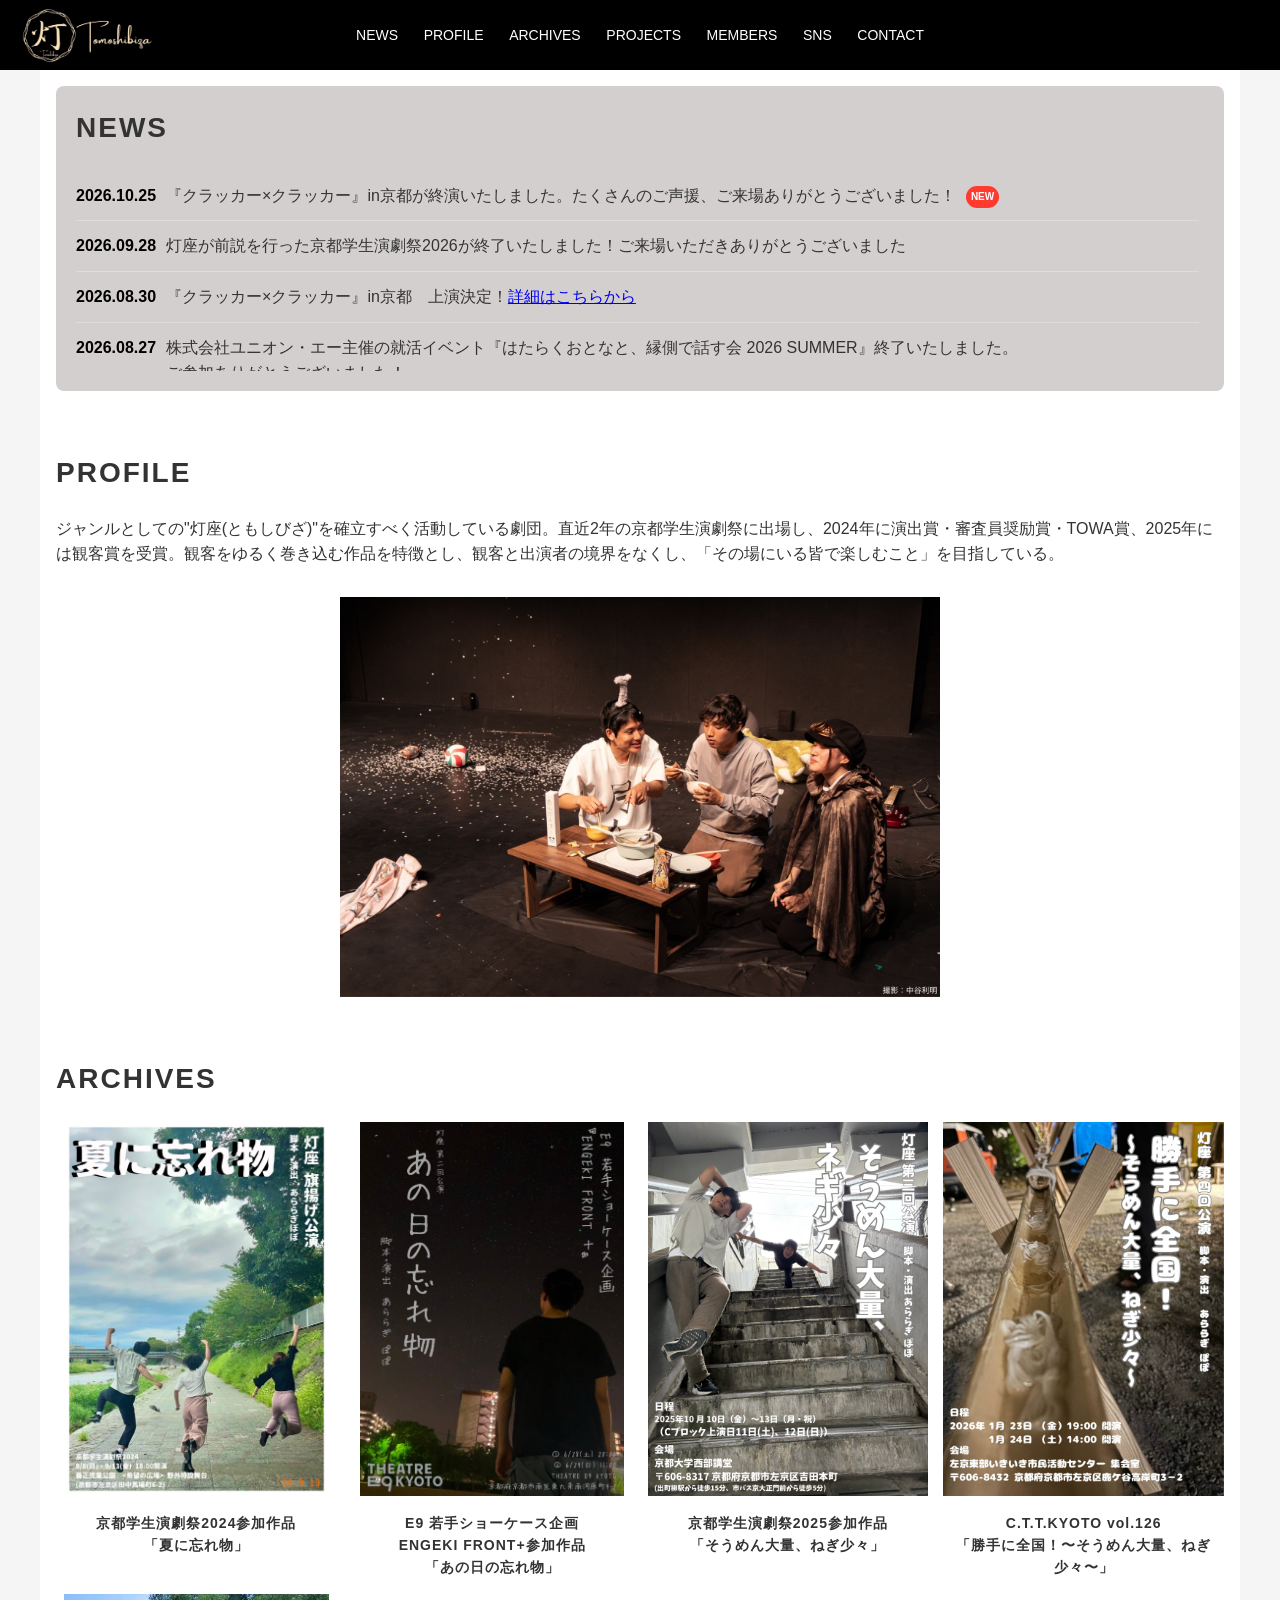
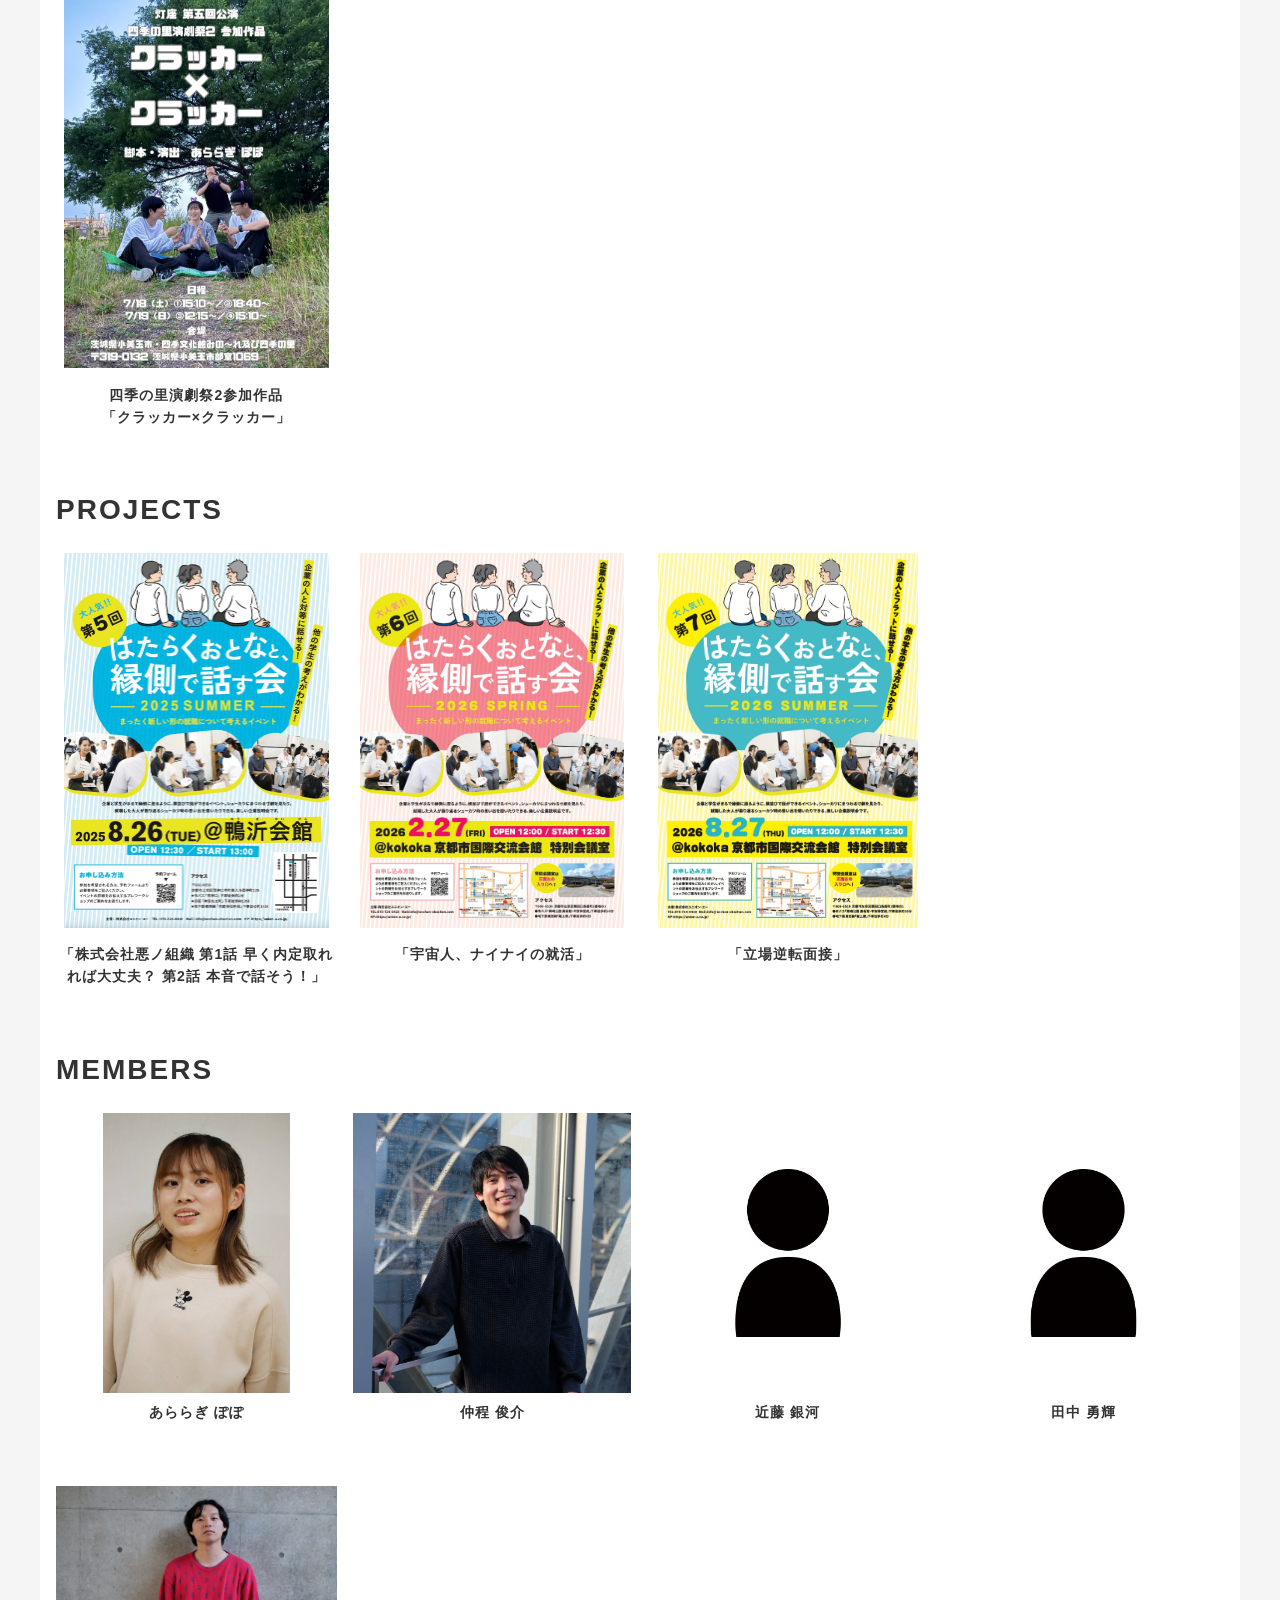
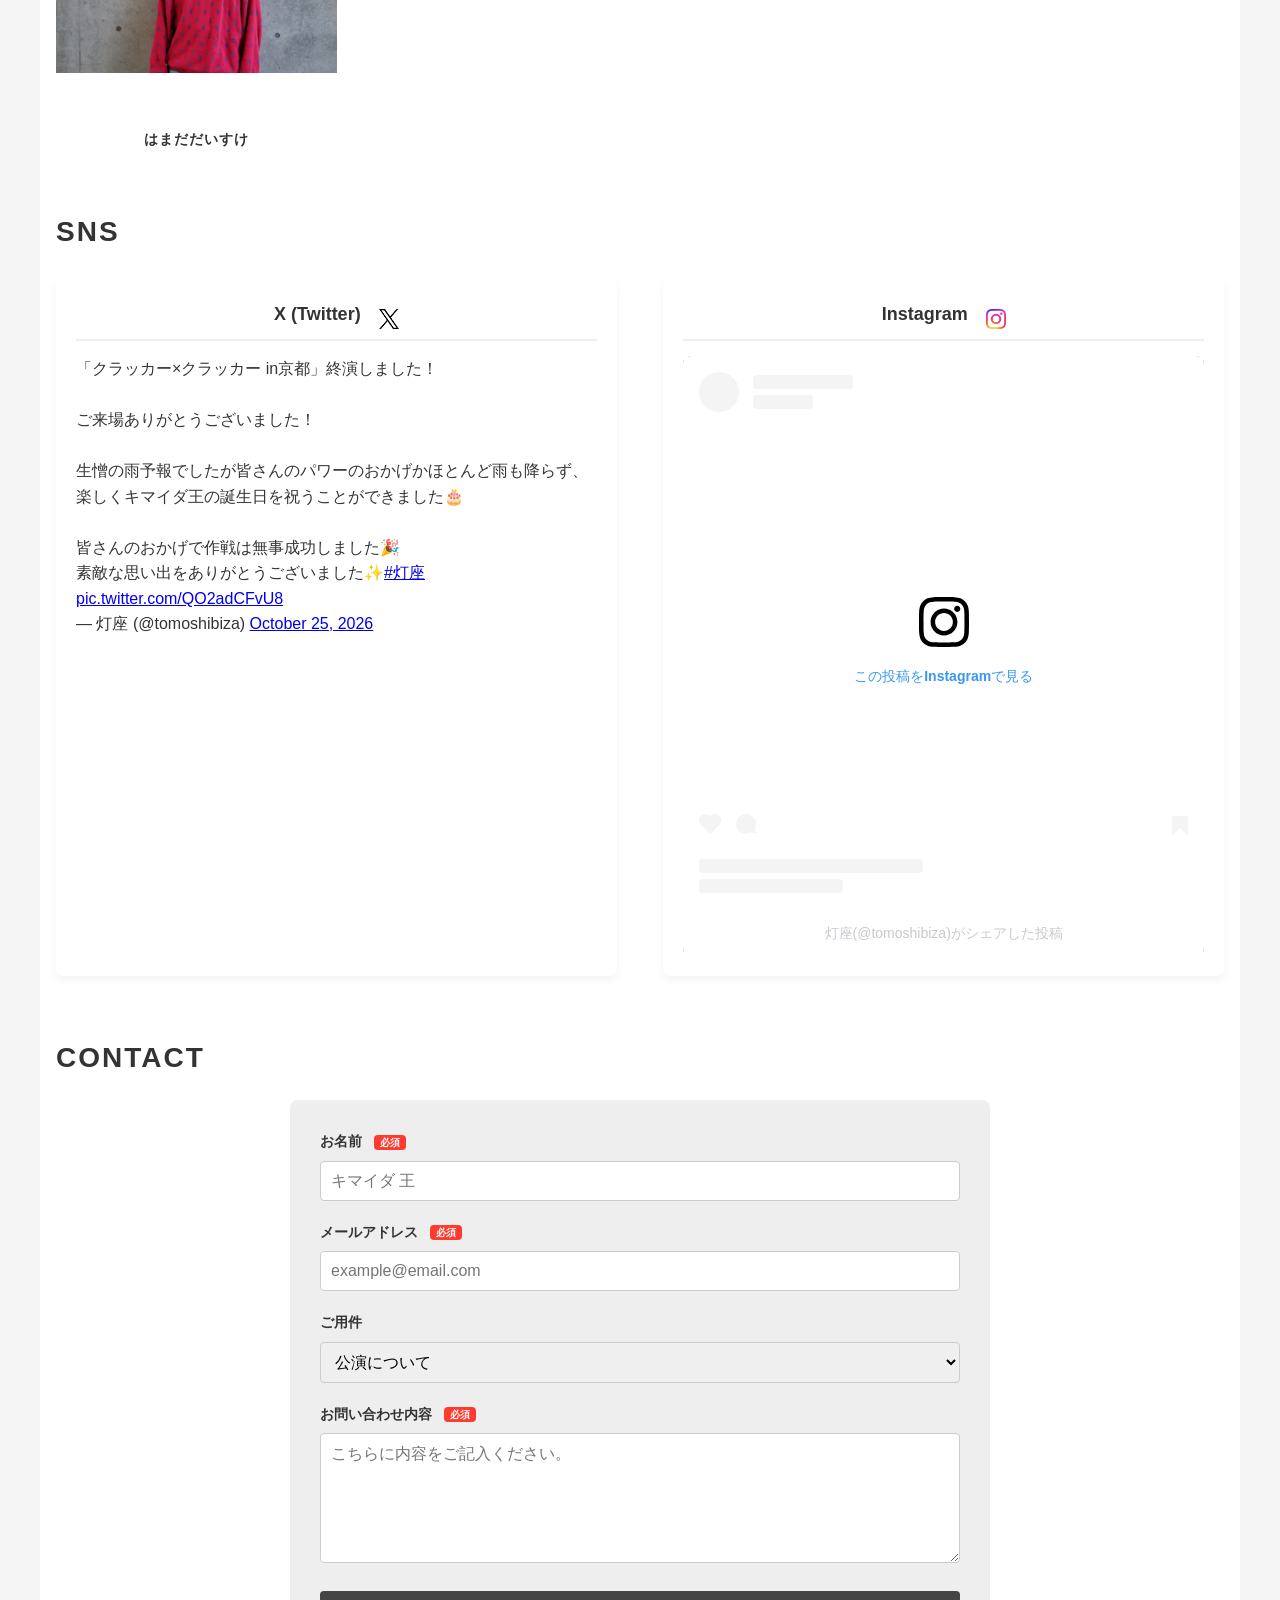
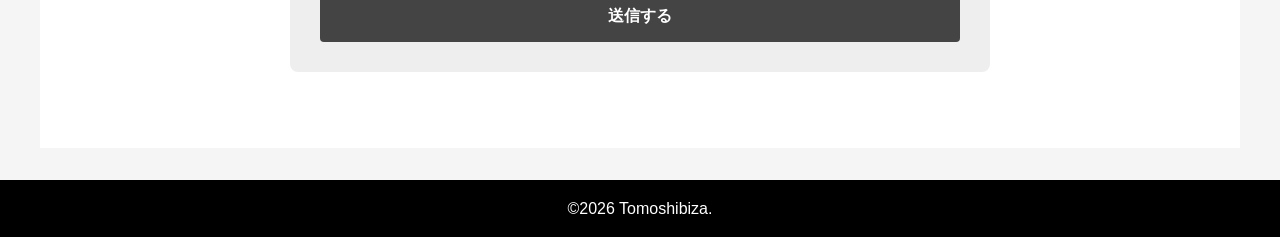
==== commit 0513f7e5: "Update index.html" ====
--- a/index.html
+++ b/index.html
@@ -54,7 +54,7 @@
       <ul id="nav-menu">
         <li><a href="#news">NEWS</a></li>
         <li><a href="#profile">PROFILE</a></li>
-        <li><a href="#next">NEXT</a></li>
+        <!--<li><a href="#next">NEXT</a></li>-->
         <li><a href="#works">ARCHIVES</a></li>
         <li><a href="#sungeki">PROJECTS</a></li>
         <li><a href="#members">MEMBERS</a></li>
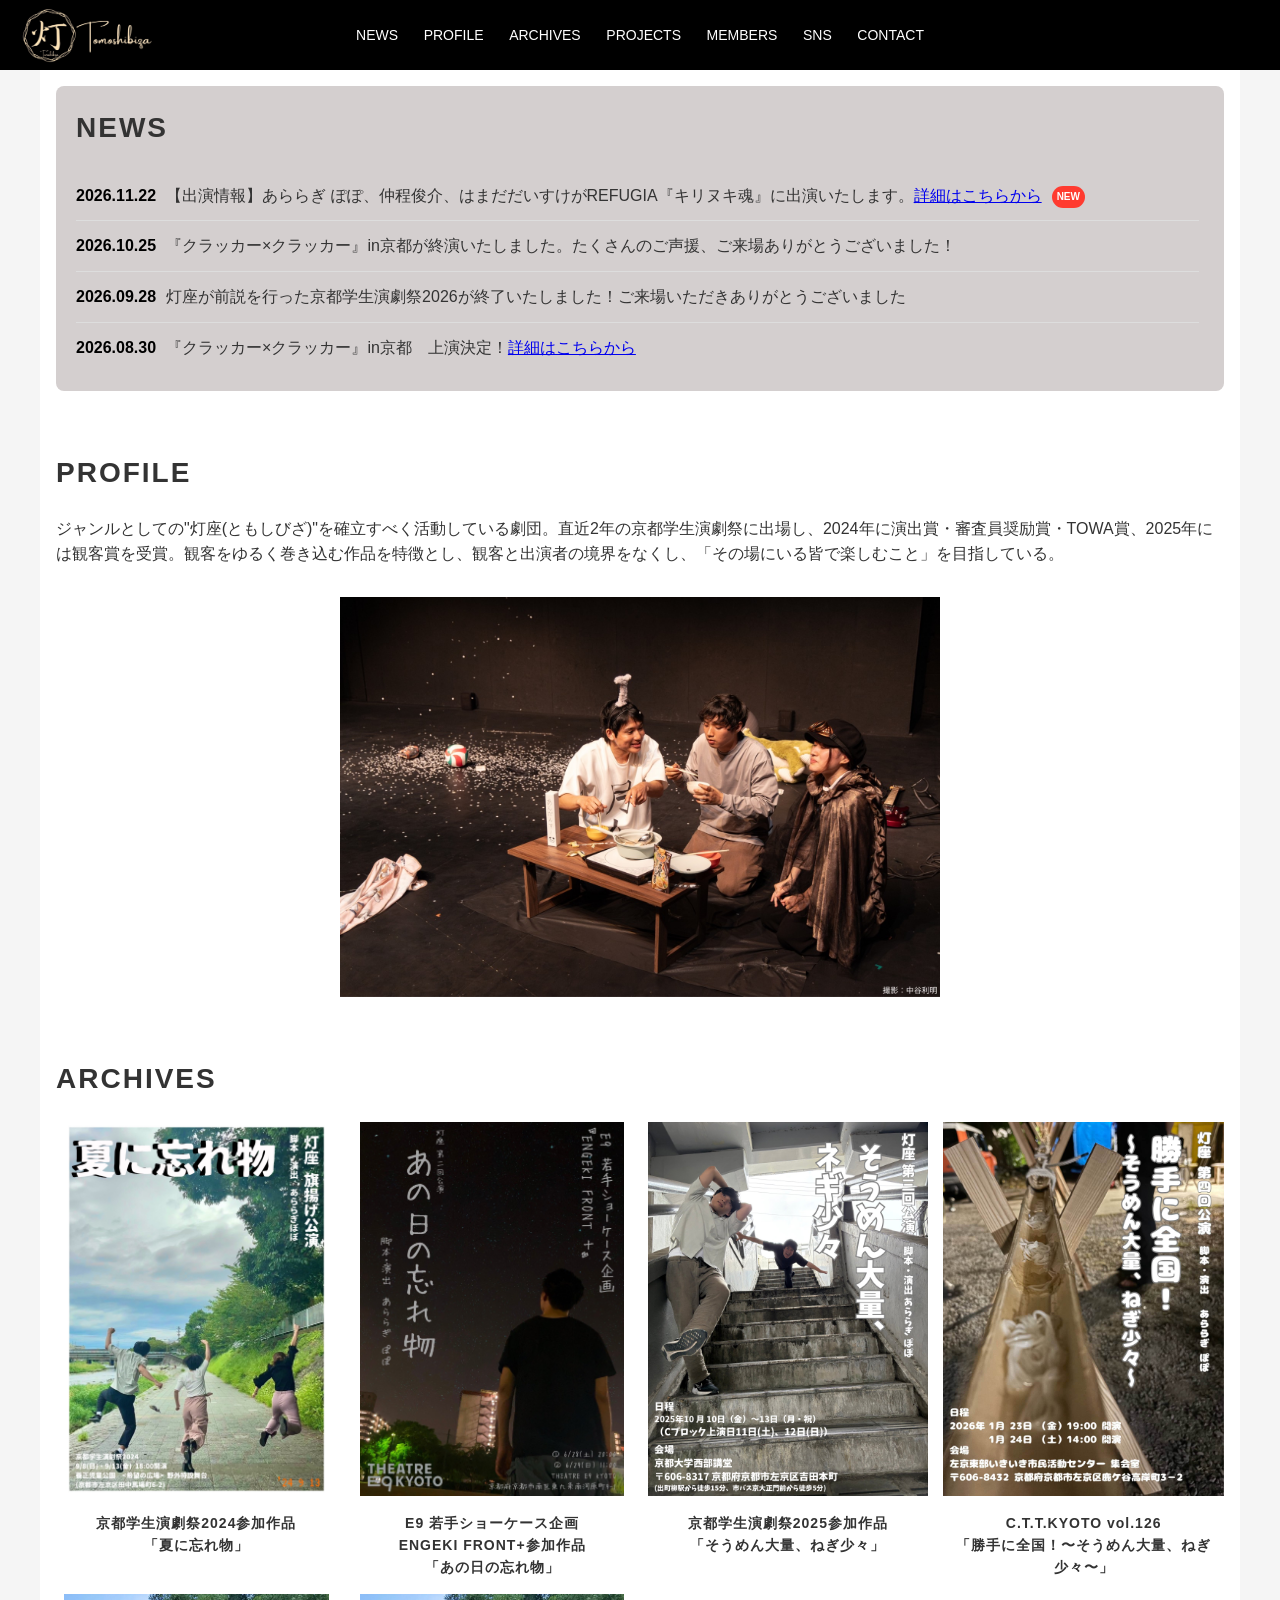
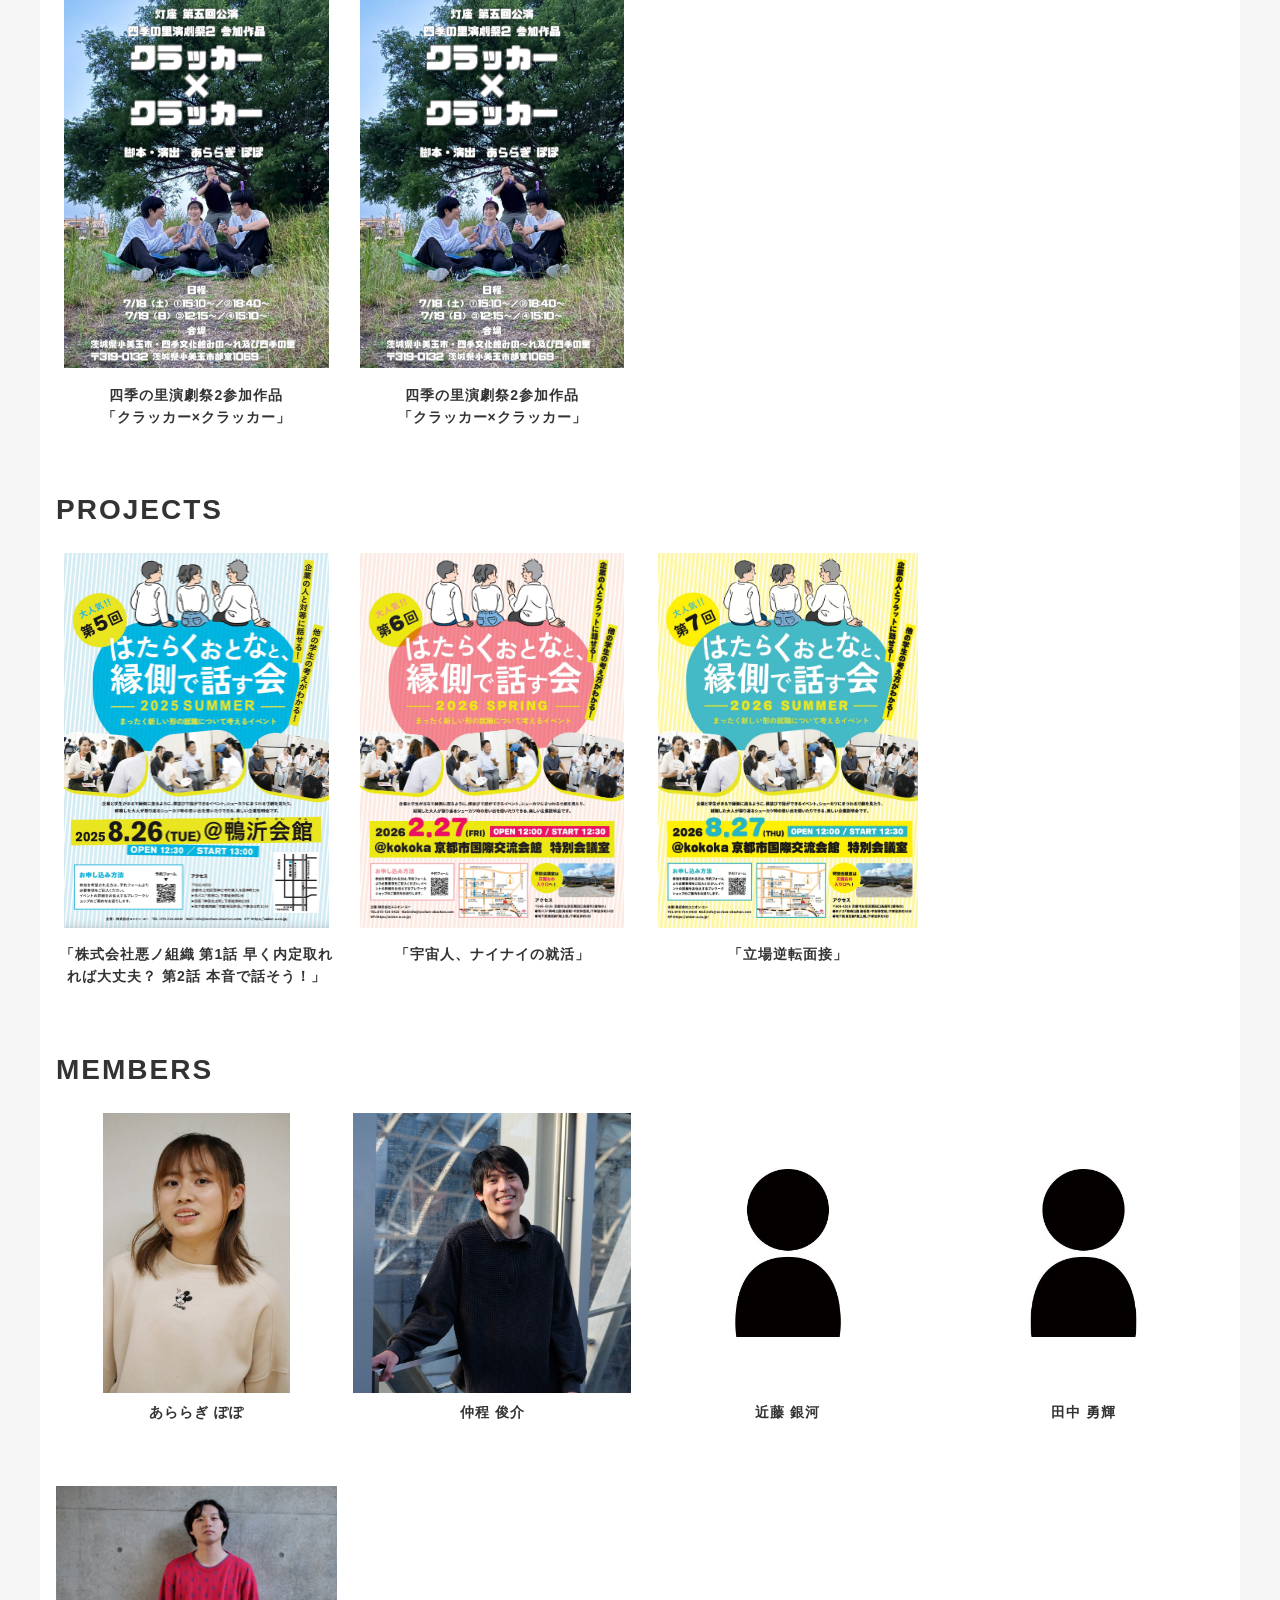
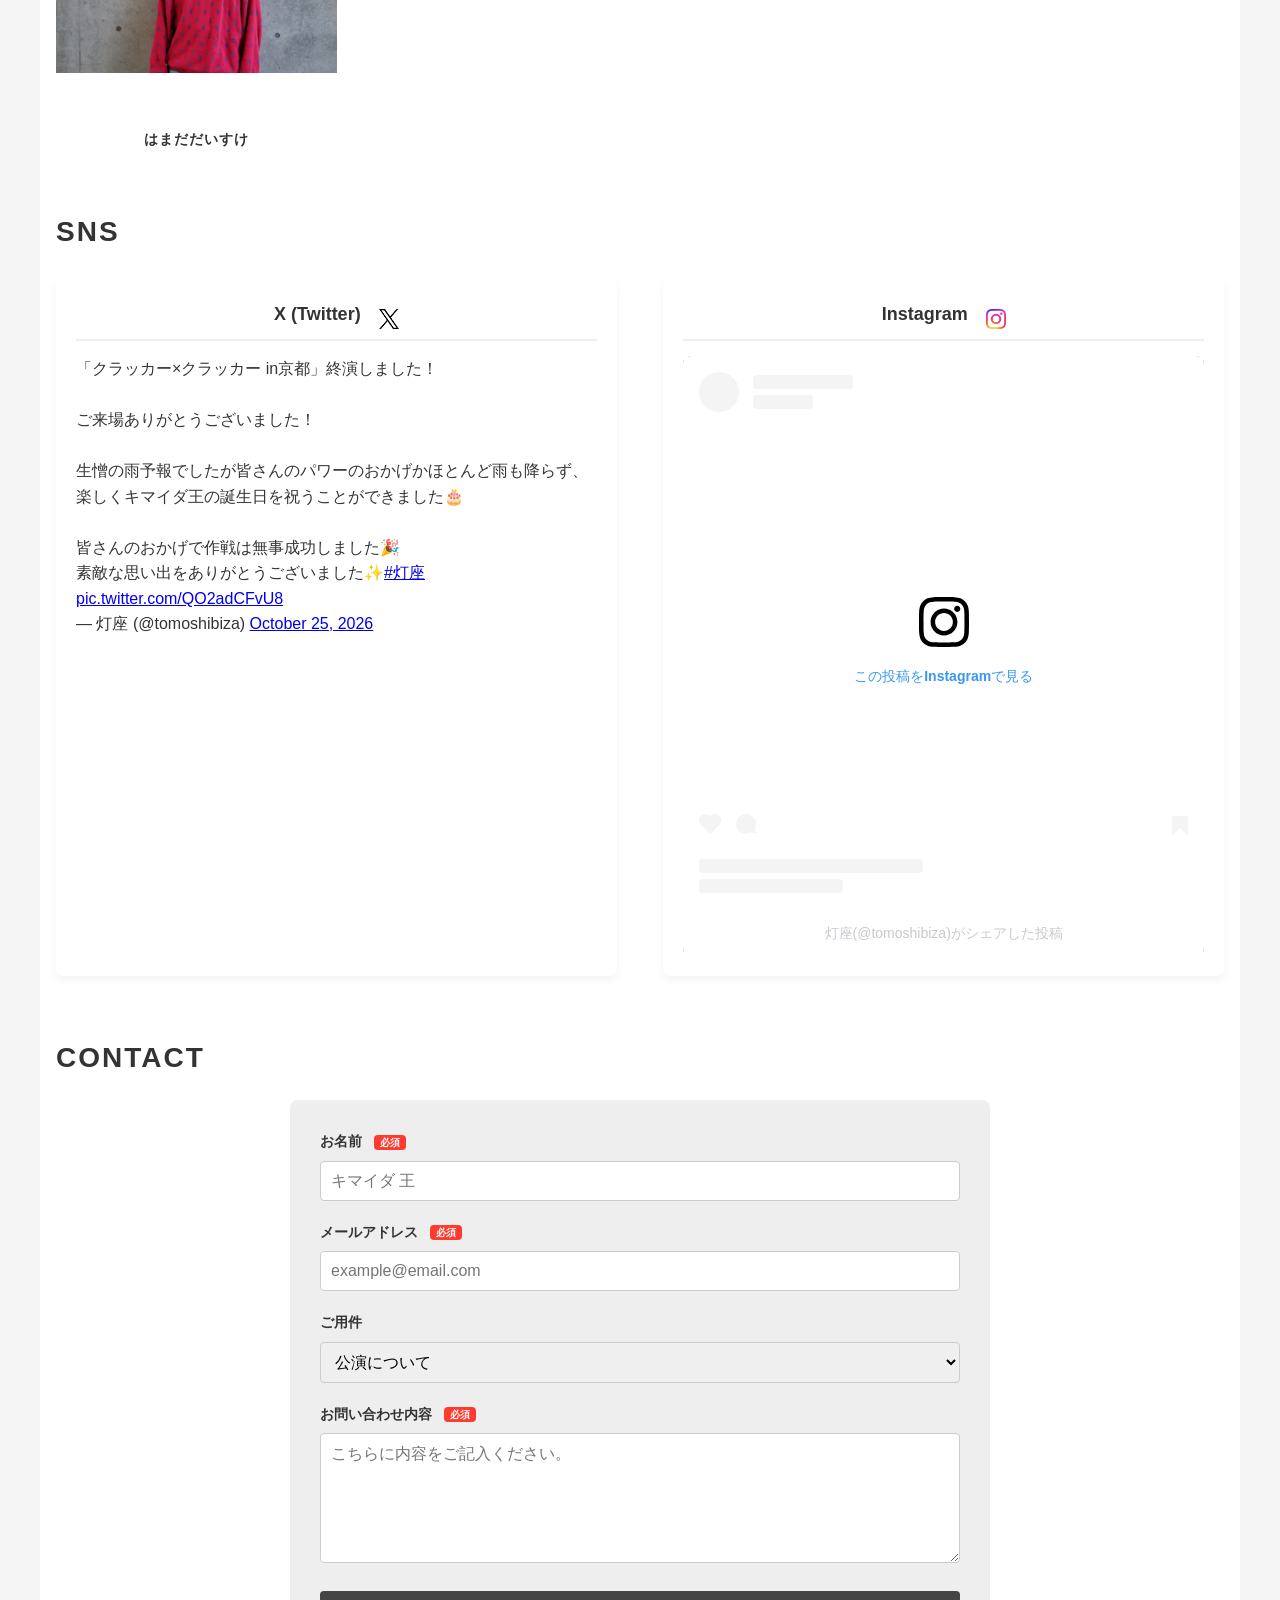
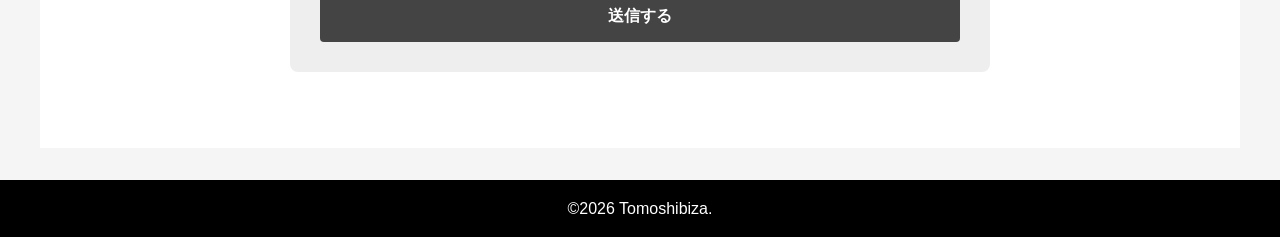
==== commit 2a32bebe: "Update index.html" ====
--- a/index.html
+++ b/index.html
@@ -70,9 +70,13 @@
       <h2>NEWS</h2>
       <ul class="news-list">
         <li>
+          <span class="news-date">2026.11.22</span>
+          <span class="news-text">【出演情報】あららぎ ぽぽ、仲程俊介、はまだだいすけがREFUGIA『キリヌキ魂』に出演いたします。<a href='https://refugia-official.studio.site/posts/O06PEm3Z'>詳細はこちらから</a></span>
+          <span class="badge-new">NEW</span>
+        </li>
+        <li>
           <span class="news-date">2026.10.25</span>
           <span class="news-text">『クラッカー×クラッカー』in京都が終演いたしました。たくさんのご声援、ご来場ありがとうございました！</span>
-          <span class="badge-new">NEW</span>
         </li>
         <li>
           <span class="news-date">2026.09.28</span>
@@ -213,7 +217,15 @@
         <div class="work-item"
              data-images="./クラッカー×クラッカー/クラッカー×クラッカー_表.jpg, ./クラッカー×クラッカー/クラッカー×クラッカー_裏.jpg"
              data-title="四季の里演劇祭2参加作品「クラッカー×クラッカー」"
-             data-desc="ある日、4人の宇宙人が四季の里へやってきた。どうやら仲間の宇宙人のサプライズ誕生日会の練習をしているみたいだ。 しかし予想外のハプニングが起こり雲行きは怪しくなる一方。 そこへ偶然居合わせた地球人の助けを借りて4人はサプライズを成功させることができるのか<hr><li>作・演出<br>あららぎ ぽぽ<li>キャスト<br>ウナスン：仲程俊介　チノタク：久野泰輝　ユラポン：あららぎ ぽぽ　ウバケラ：アオバーランド　キマイダ：はまだだいすけ<li>スタッフ<br>音響：仲程俊介、近藤銀河、田中勇輝　小道具：あららぎ ぽぽ　宣伝美術：あららぎ ぽぽ、仲程俊介<li>日時<br>　7/18（土）15:10　開演<br>　7/18（土）18:40　開演<br>　7/19（日）12:15　開演<br>　7/19（日）15:10　開演<br>　※上演時間は約20分<li>会場：四季文化館みの〜れ・四季の里<br>〒319-0132 茨城県小美玉市部室1069<br>主催：四季の里演劇祭2<br><a href ='/クラッカー×クラッカー/' class='next-detail'>詳細はこちら</a>">
+             data-desc="ある日、4人の宇宙人が四季の里へやってきた。どうやら仲間の宇宙人のサプライズ誕生日会の練習をしているみたいだ。 しかし予想外のハプニングが起こり雲行きは怪しくなる一方。 そこへ偶然居合わせた地球人の助けを借りて4人はサプライズを成功させることができるのか<hr><li>作・演出<br>あららぎ ぽぽ<li>キャスト<br>ウナスン：仲程俊介　チノタク：久野泰輝（REFUGIA）　ユラポン：あららぎ ぽぽ　ウバケラ：アオバーランド　キマイダ：はまだだいすけ<li>スタッフ<br>音響：仲程俊介、近藤銀河、田中勇輝　小道具：あららぎ ぽぽ　宣伝美術：あららぎ ぽぽ、仲程俊介<li>日時<br>　7/18（土）15:10　開演<br>　7/18（土）18:40　開演<br>　7/19（日）12:15　開演<br>　7/19（日）15:10　開演<br>　※上演時間は約20分<li>会場：四季文化館みの〜れ・四季の里<br>〒319-0132 茨城県小美玉市部室1069<br>主催：四季の里演劇祭2<br><a href ='/クラッカー×クラッカー/' class='next-detail'>詳細はこちら</a>">
+          <img src="./クラッカー×クラッカー/クラッカー×クラッカー_表.jpg" alt="クラッカー×クラッカー">
+          <p class="work-title">四季の里演劇祭2参加作品<br>「クラッカー×クラッカー」</p>
+        </div>
+
+        <div class="work-item"
+             data-images="./クラッカー×クラッカー京都公演/クラッカー×クラッカー_表.jpg, ./クラッカー×クラッカー京都公演/クラッカー×クラッカー_裏.jpg"
+             data-title="「クラッカー×クラッカー in京都」"
+             data-desc="ある日、4人の宇宙人が宝ヶ池公園 憩いの森へやってきた。どうやら仲間の宇宙人のサプライズ誕生日会の練習をしているみたいだ。 しかし予想外のハプニングが起こり雲行きは怪しくなる一方。 そこへ偶然居合わせた地球人の助けを借りて4人はサプライズを成功させることができるのか<hr><li>作・演出<br>あららぎ ぽぽ<li>キャスト<br>ウナスン：仲程俊介　チノタク：久野泰輝（REFUGIA）　ユラポン：あららぎ ぽぽ　ウバケラ：アオバーランド　キマイダ：はまだだいすけ<li>スタッフ<br>音響：仲程俊介、近藤銀河、田中勇輝　小道具：あららぎ ぽぽ　宣伝美術：あららぎ ぽぽ、仲程俊介<li>日時<br>　10/25（日）11:00　開演<br> 14:00　開演<br>　16:00　開演<br>　18:00　開演<br>　※上演時間は約30分<li>会場：宝ヶ池公園 憩いの森エリア<br>〒606-0037 京都府京都市左京区上高野流田町8<br><a href ='/クラッカー×クラッカー京都公演/' class='next-detail'>詳細はこちら</a>">
           <img src="./クラッカー×クラッカー/クラッカー×クラッカー_表.jpg" alt="クラッカー×クラッカー">
           <p class="work-title">四季の里演劇祭2参加作品<br>「クラッカー×クラッカー」</p>
         </div>
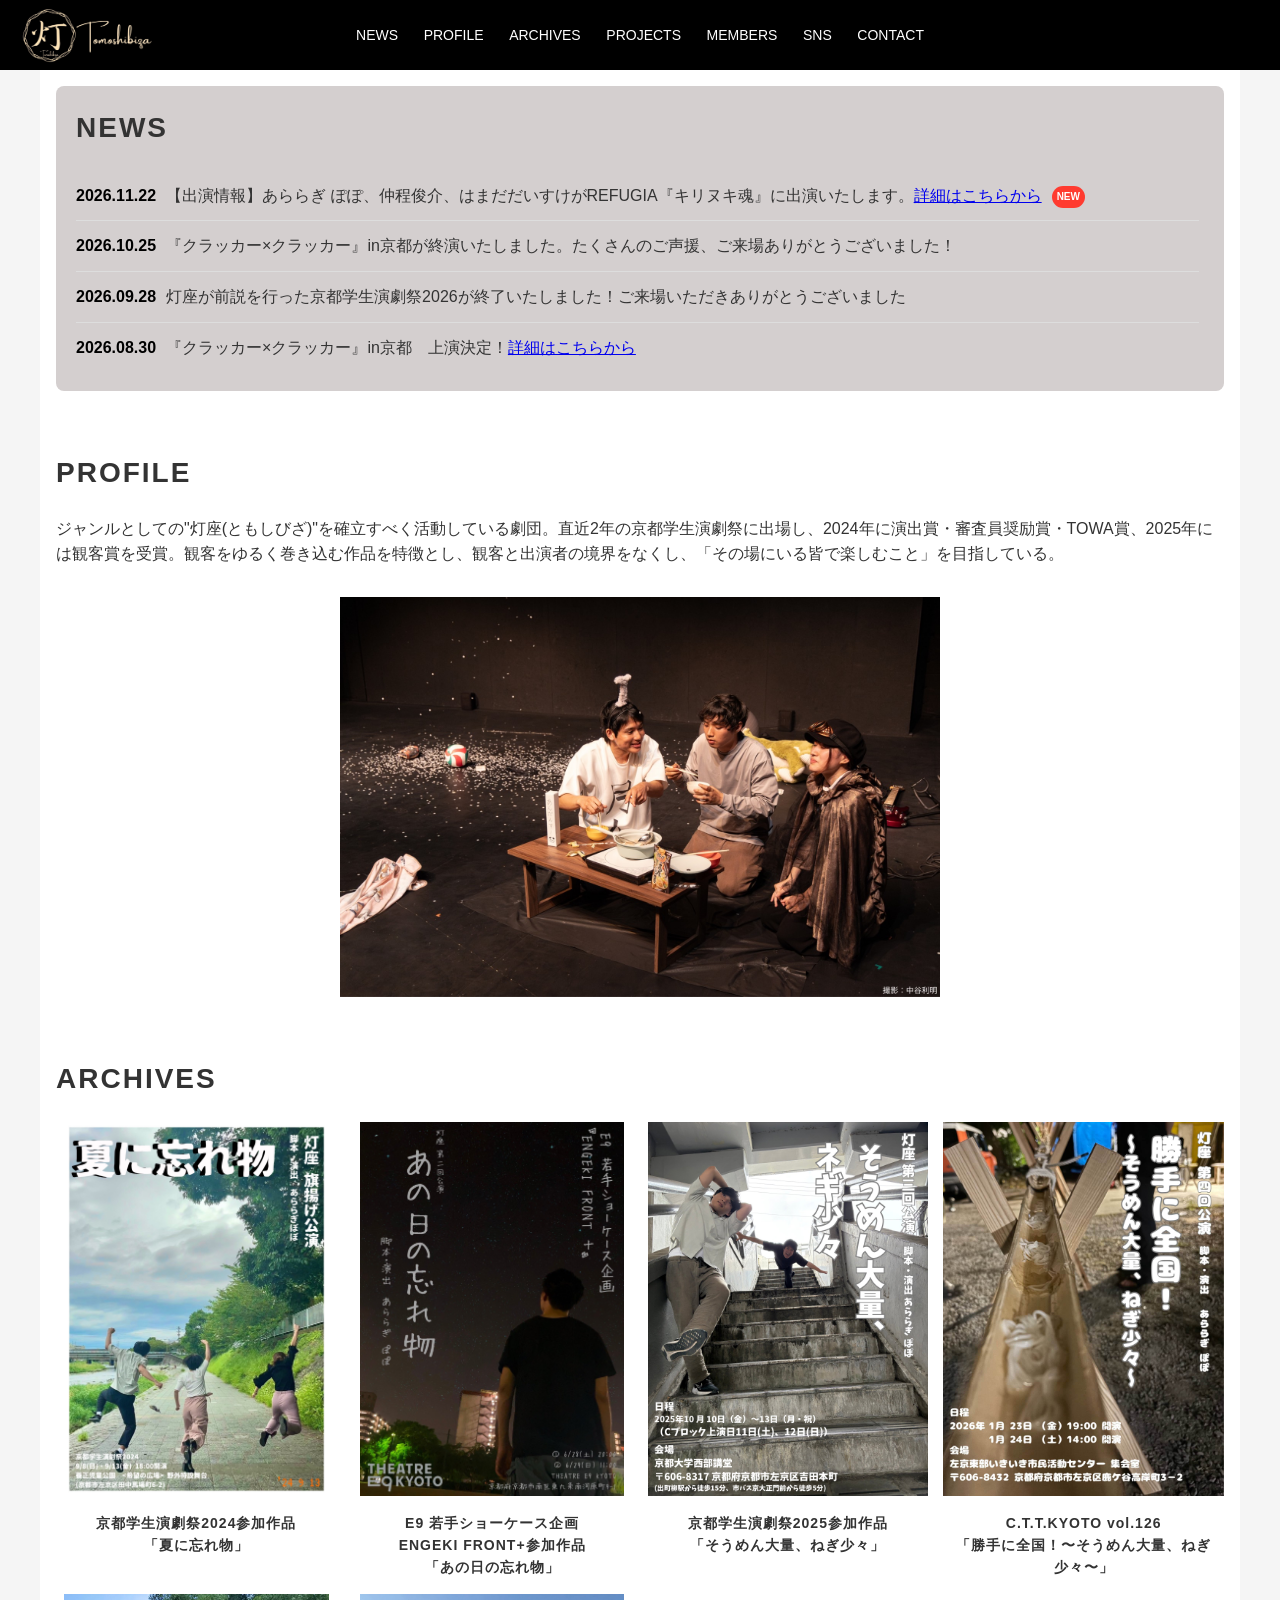
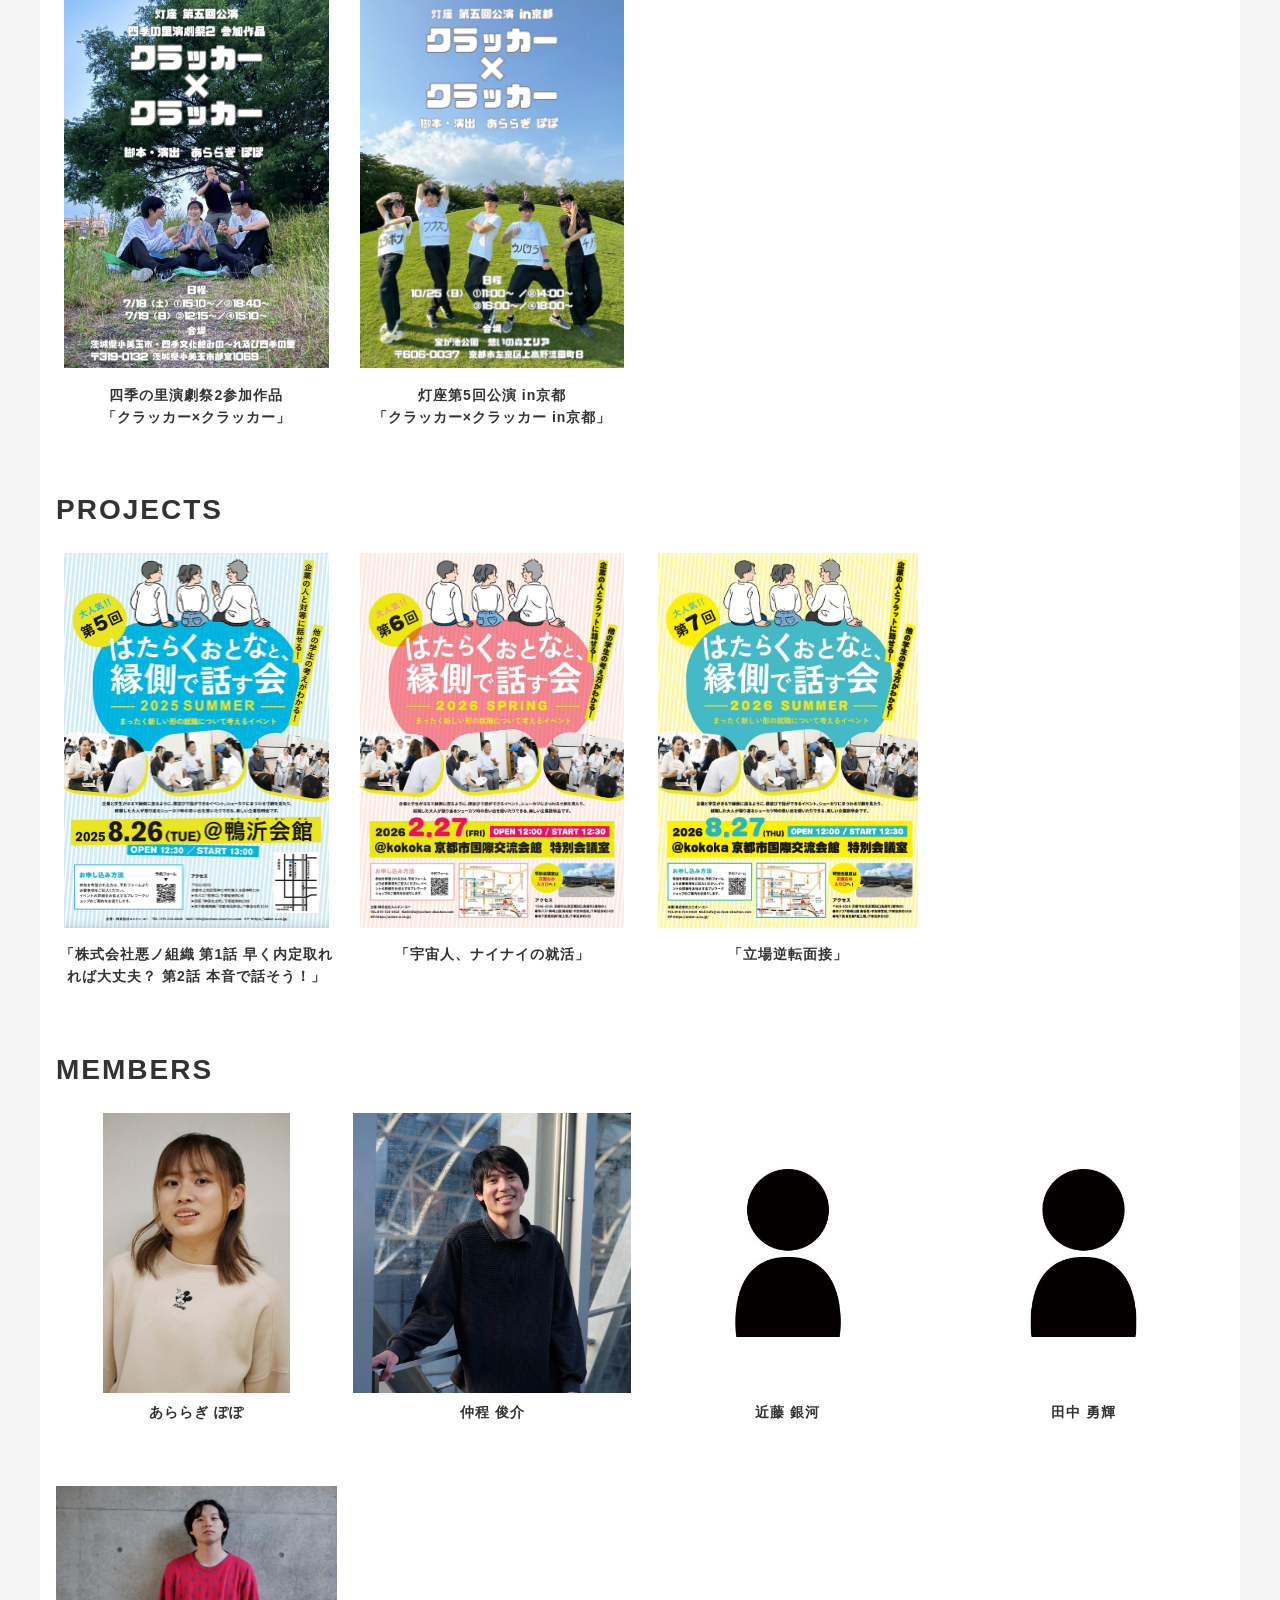
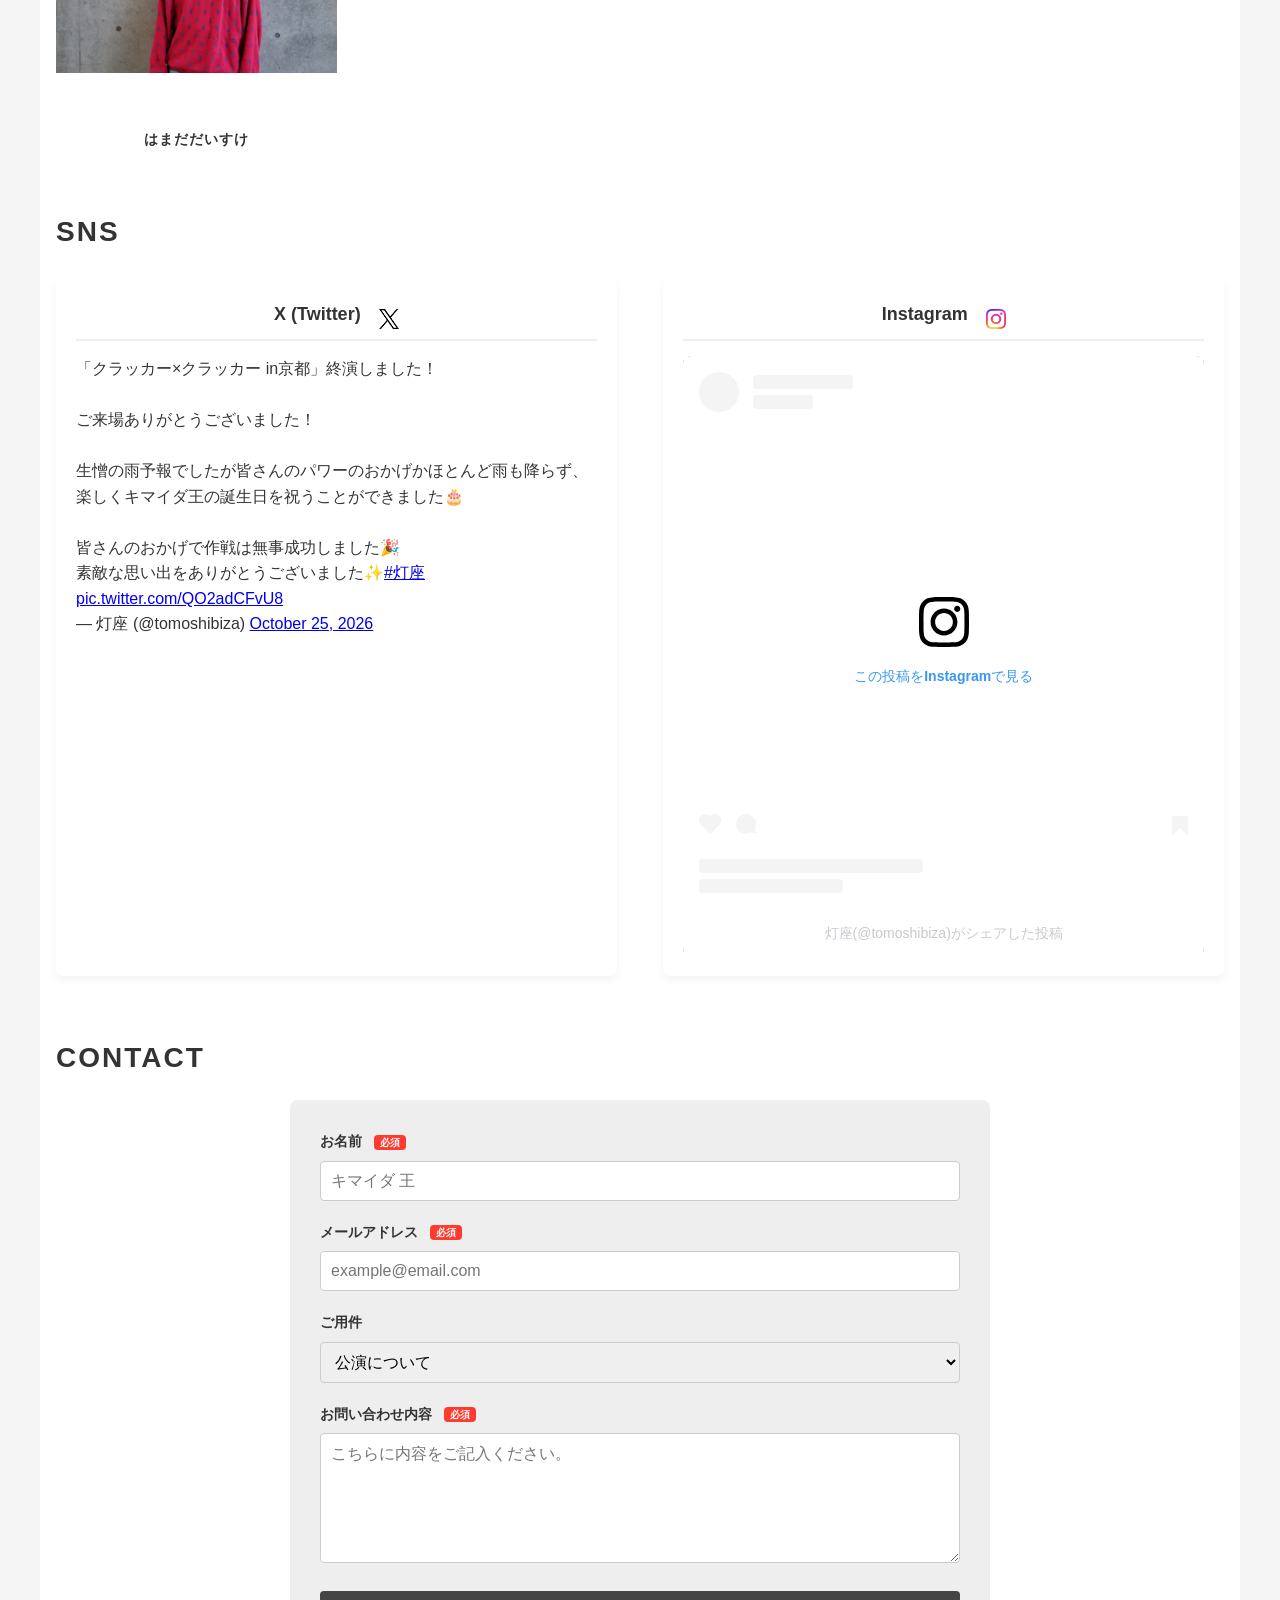
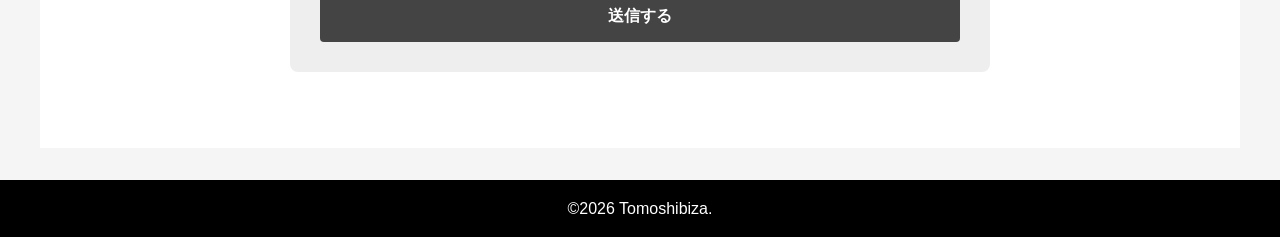
==== commit 5f99590b: "Update index.html" ====
--- a/index.html
+++ b/index.html
@@ -225,9 +225,9 @@
         <div class="work-item"
              data-images="./クラッカー×クラッカー京都公演/クラッカー×クラッカー_表.jpg, ./クラッカー×クラッカー京都公演/クラッカー×クラッカー_裏.jpg"
              data-title="「クラッカー×クラッカー in京都」"
-             data-desc="ある日、4人の宇宙人が宝ヶ池公園 憩いの森へやってきた。どうやら仲間の宇宙人のサプライズ誕生日会の練習をしているみたいだ。 しかし予想外のハプニングが起こり雲行きは怪しくなる一方。 そこへ偶然居合わせた地球人の助けを借りて4人はサプライズを成功させることができるのか<hr><li>作・演出<br>あららぎ ぽぽ<li>キャスト<br>ウナスン：仲程俊介　チノタク：久野泰輝（REFUGIA）　ユラポン：あららぎ ぽぽ　ウバケラ：アオバーランド　キマイダ：はまだだいすけ<li>スタッフ<br>音響：仲程俊介、近藤銀河、田中勇輝　小道具：あららぎ ぽぽ　宣伝美術：あららぎ ぽぽ、仲程俊介<li>日時<br>　10/25（日）11:00　開演<br> 14:00　開演<br>　16:00　開演<br>　18:00　開演<br>　※上演時間は約30分<li>会場：宝ヶ池公園 憩いの森エリア<br>〒606-0037 京都府京都市左京区上高野流田町8<br><a href ='/クラッカー×クラッカー京都公演/' class='next-detail'>詳細はこちら</a>">
-          <img src="./クラッカー×クラッカー/クラッカー×クラッカー_表.jpg" alt="クラッカー×クラッカー">
-          <p class="work-title">四季の里演劇祭2参加作品<br>「クラッカー×クラッカー」</p>
+             data-desc="ある日、4人の宇宙人が宝ヶ池公園 憩いの森へやってきた。どうやら仲間の宇宙人のサプライズ誕生日会の練習をしているみたいだ。 しかし予想外のハプニングが起こり雲行きは怪しくなる一方。 そこへ偶然居合わせた地球人の助けを借りて4人はサプライズを成功させることができるのか<hr><li>作・演出<br>あららぎ ぽぽ<li>キャスト<br>ウナスン：仲程俊介　チノタク：久野泰輝（REFUGIA）　ユラポン：あららぎ ぽぽ　ウバケラ：アオバーランド　キマイダ：はまだだいすけ<li>スタッフ<br>音響：仲程俊介、近藤銀河、田中勇輝　小道具：あららぎ ぽぽ　宣伝美術：あららぎ ぽぽ、仲程俊介<li>日時<br>10/25（日）11:00　開演<br> 14:00　開演<br>　16:00　開演<br>　18:00　開演<br>　※上演時間は約30分<li>会場：宝ヶ池公園 憩いの森エリア<br>〒606-0037 京都府京都市左京区上高野流田町8<br><a href ='/クラッカー×クラッカー京都公演/' class='next-detail'>詳細はこちら</a>">
+          <img src="./クラッカー×クラッカー京都公演/クラッカー×クラッカー_表.jpg" alt="クラッカー×クラッカー">
+          <p class="work-title">灯座第5回公演 in京都<br>「クラッカー×クラッカー in京都」</p>
         </div>
 
       </div>
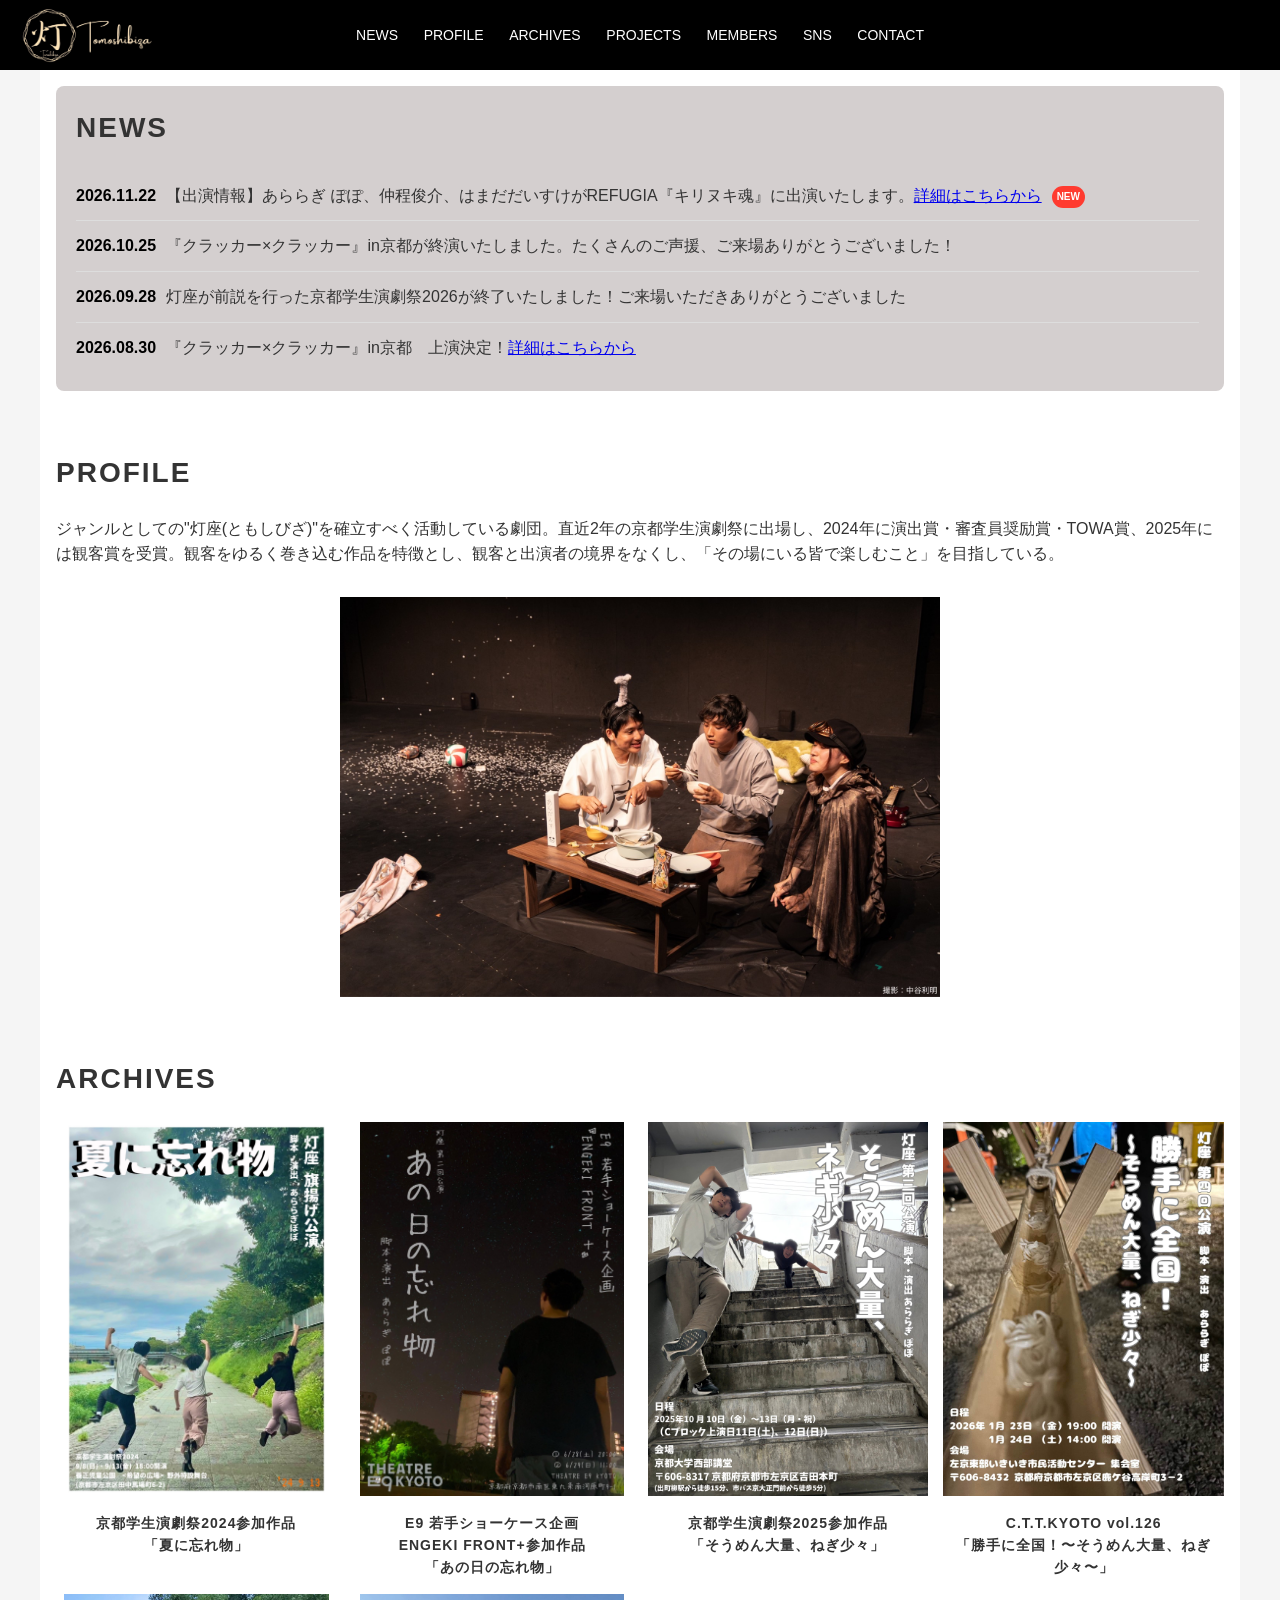
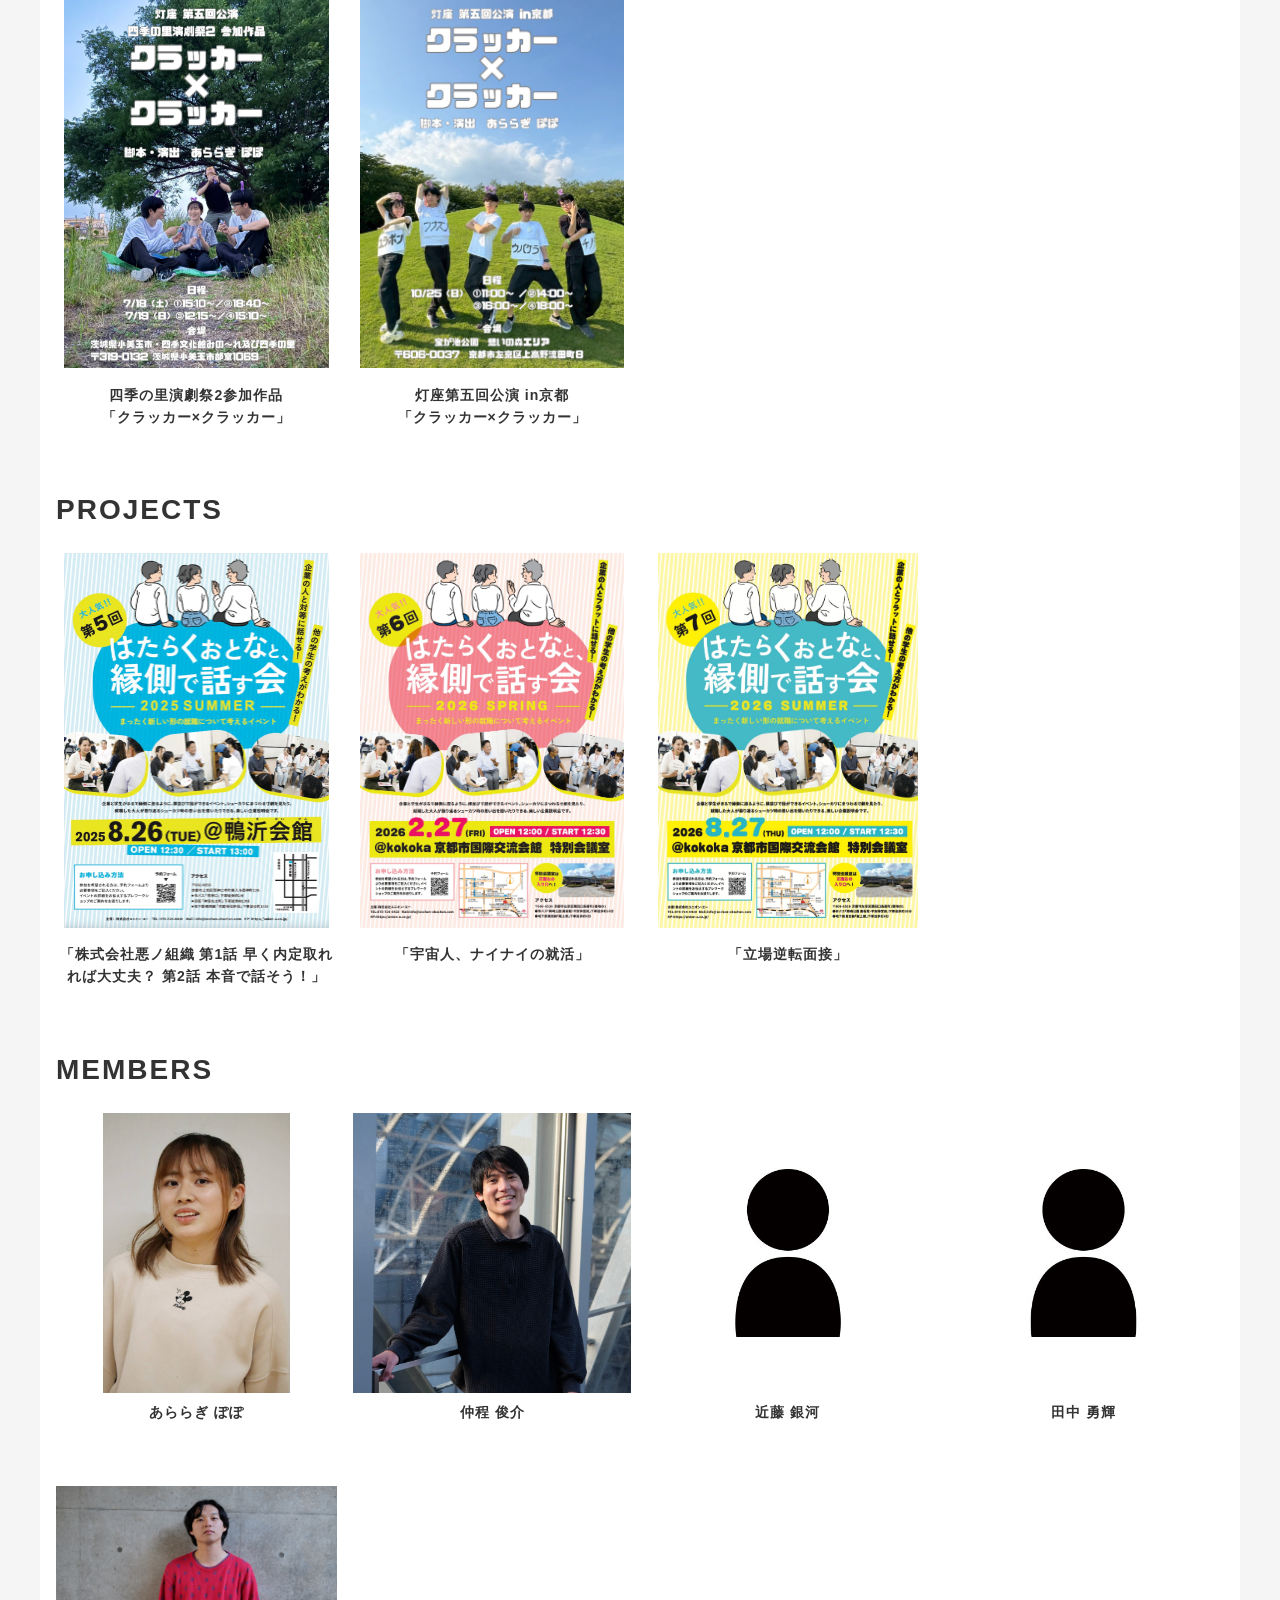
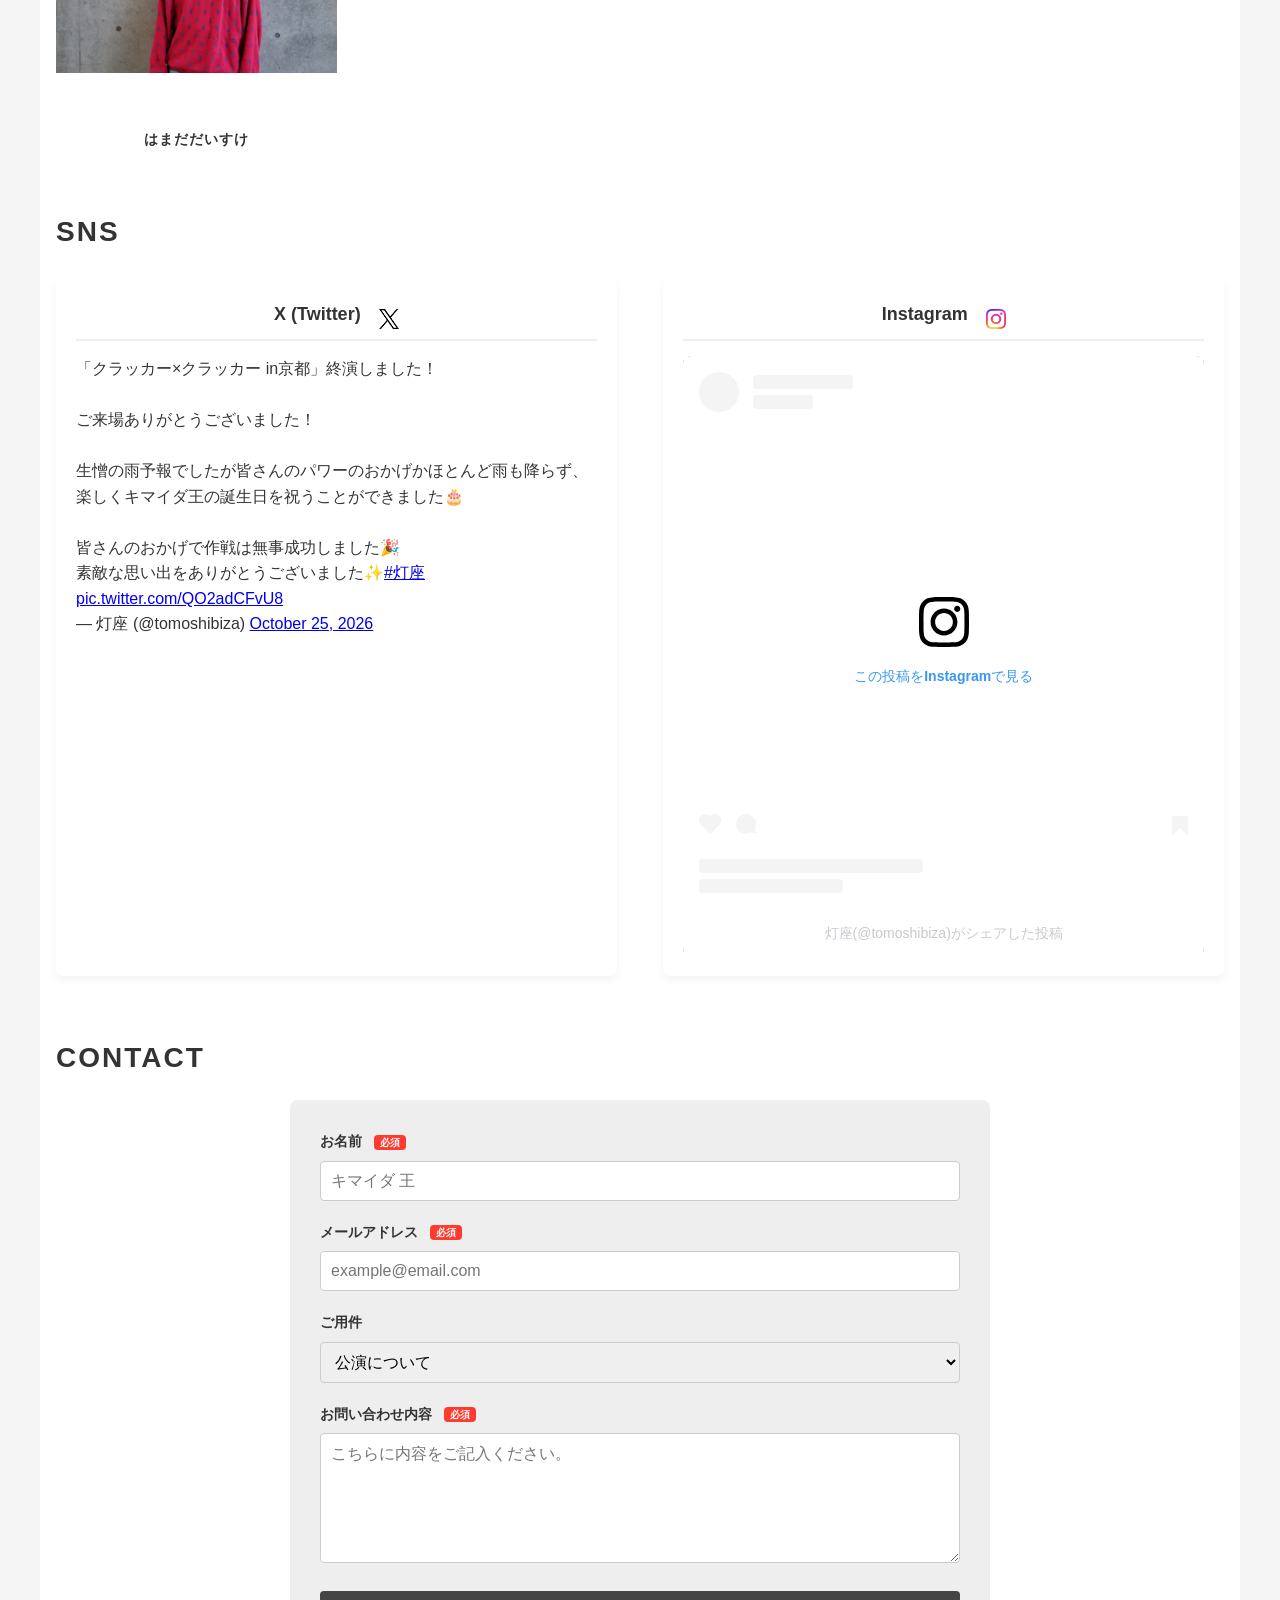
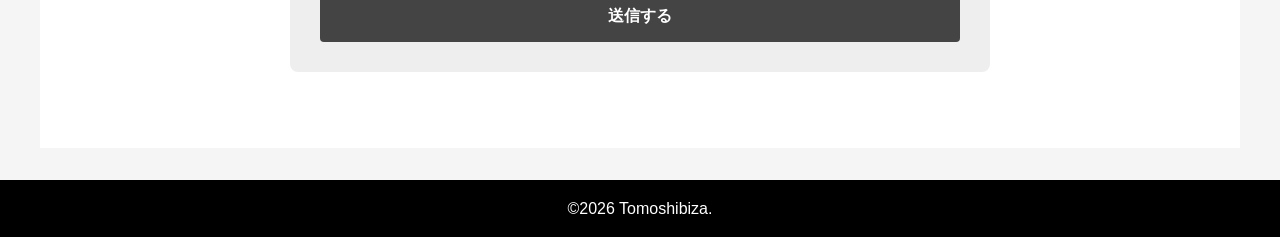
==== commit 76fce35d: "Update index.html" ====
--- a/index.html
+++ b/index.html
@@ -227,7 +227,7 @@
              data-title="「クラッカー×クラッカー in京都」"
              data-desc="ある日、4人の宇宙人が宝ヶ池公園 憩いの森へやってきた。どうやら仲間の宇宙人のサプライズ誕生日会の練習をしているみたいだ。 しかし予想外のハプニングが起こり雲行きは怪しくなる一方。 そこへ偶然居合わせた地球人の助けを借りて4人はサプライズを成功させることができるのか<hr><li>作・演出<br>あららぎ ぽぽ<li>キャスト<br>ウナスン：仲程俊介　チノタク：久野泰輝（REFUGIA）　ユラポン：あららぎ ぽぽ　ウバケラ：アオバーランド　キマイダ：はまだだいすけ<li>スタッフ<br>音響：仲程俊介、近藤銀河、田中勇輝　小道具：あららぎ ぽぽ　宣伝美術：あららぎ ぽぽ、仲程俊介<li>日時<br>10/25（日）11:00　開演<br> 14:00　開演<br>　16:00　開演<br>　18:00　開演<br>　※上演時間は約30分<li>会場：宝ヶ池公園 憩いの森エリア<br>〒606-0037 京都府京都市左京区上高野流田町8<br><a href ='/クラッカー×クラッカー京都公演/' class='next-detail'>詳細はこちら</a>">
           <img src="./クラッカー×クラッカー京都公演/クラッカー×クラッカー_表.jpg" alt="クラッカー×クラッカー">
-          <p class="work-title">灯座第5回公演 in京都<br>「クラッカー×クラッカー in京都」</p>
+          <p class="work-title">灯座第五回公演 in京都<br>「クラッカー×クラッカー」</p>
         </div>
 
       </div>
